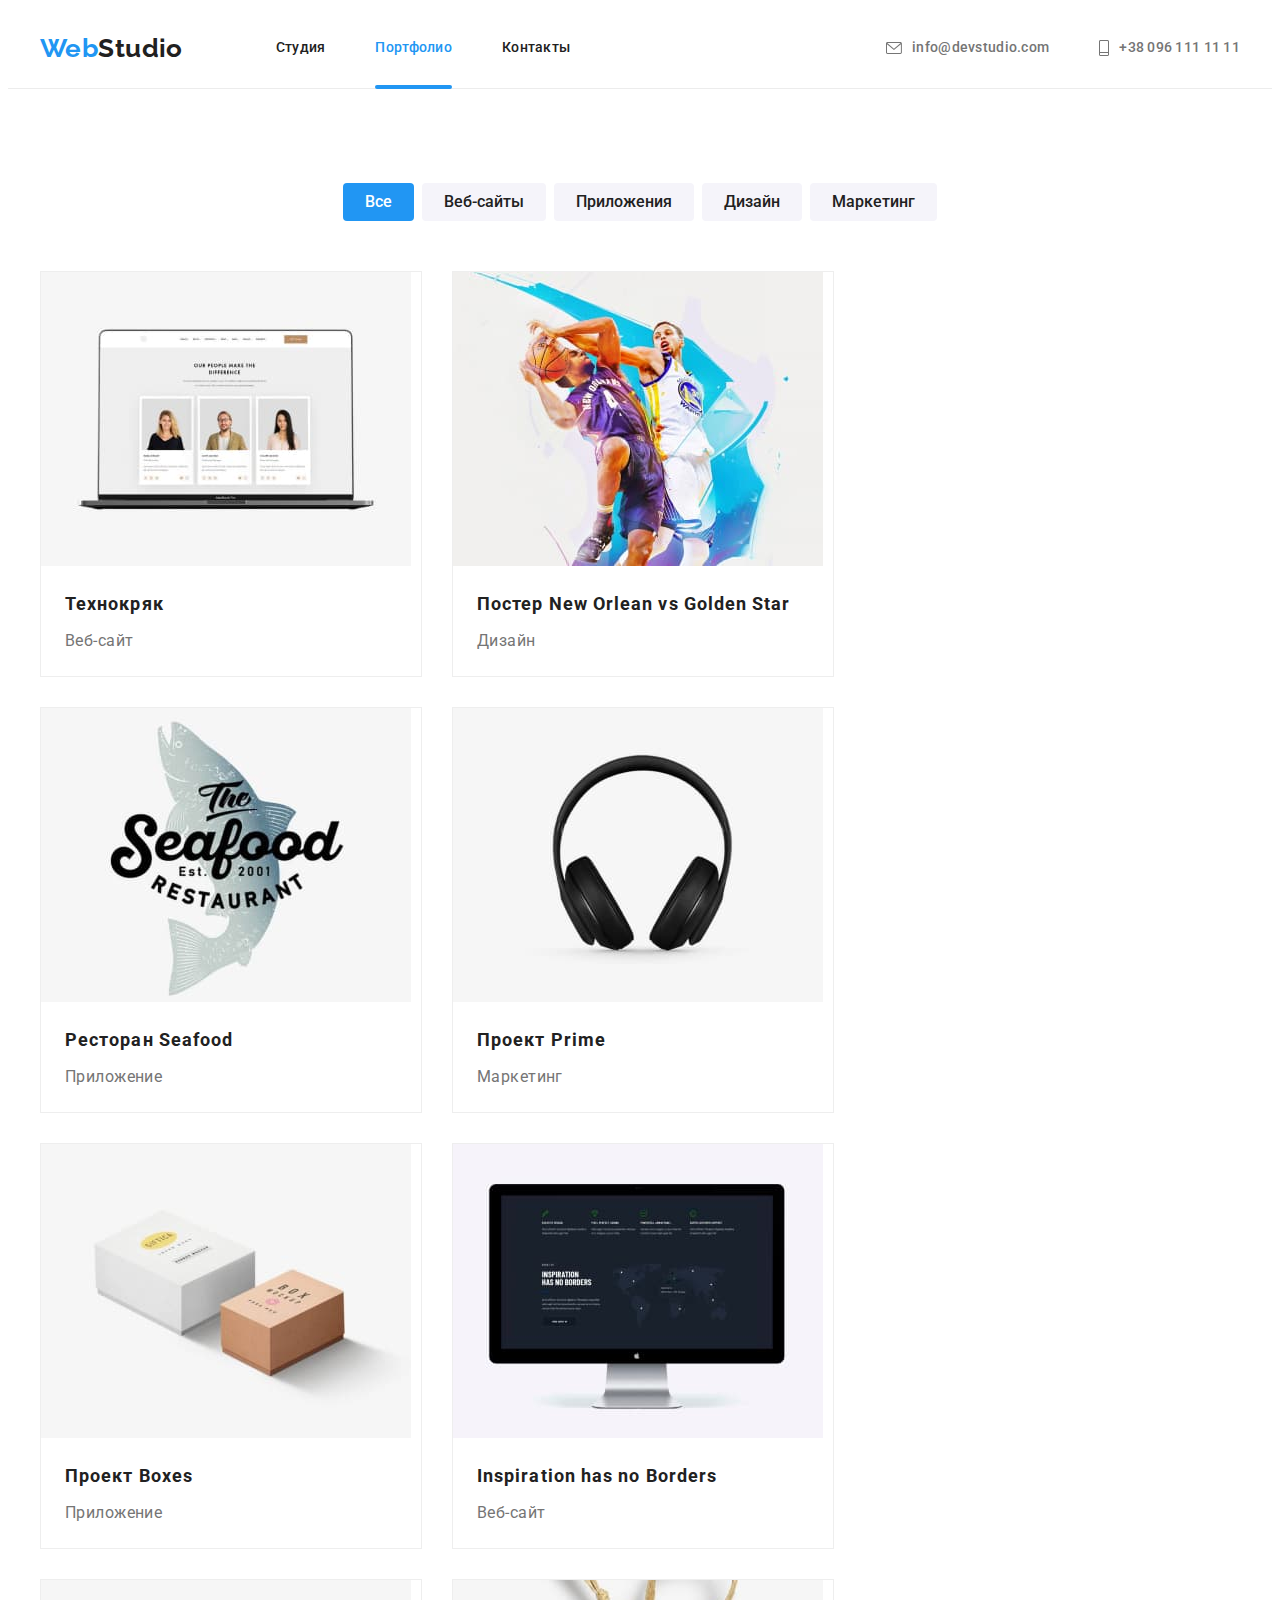
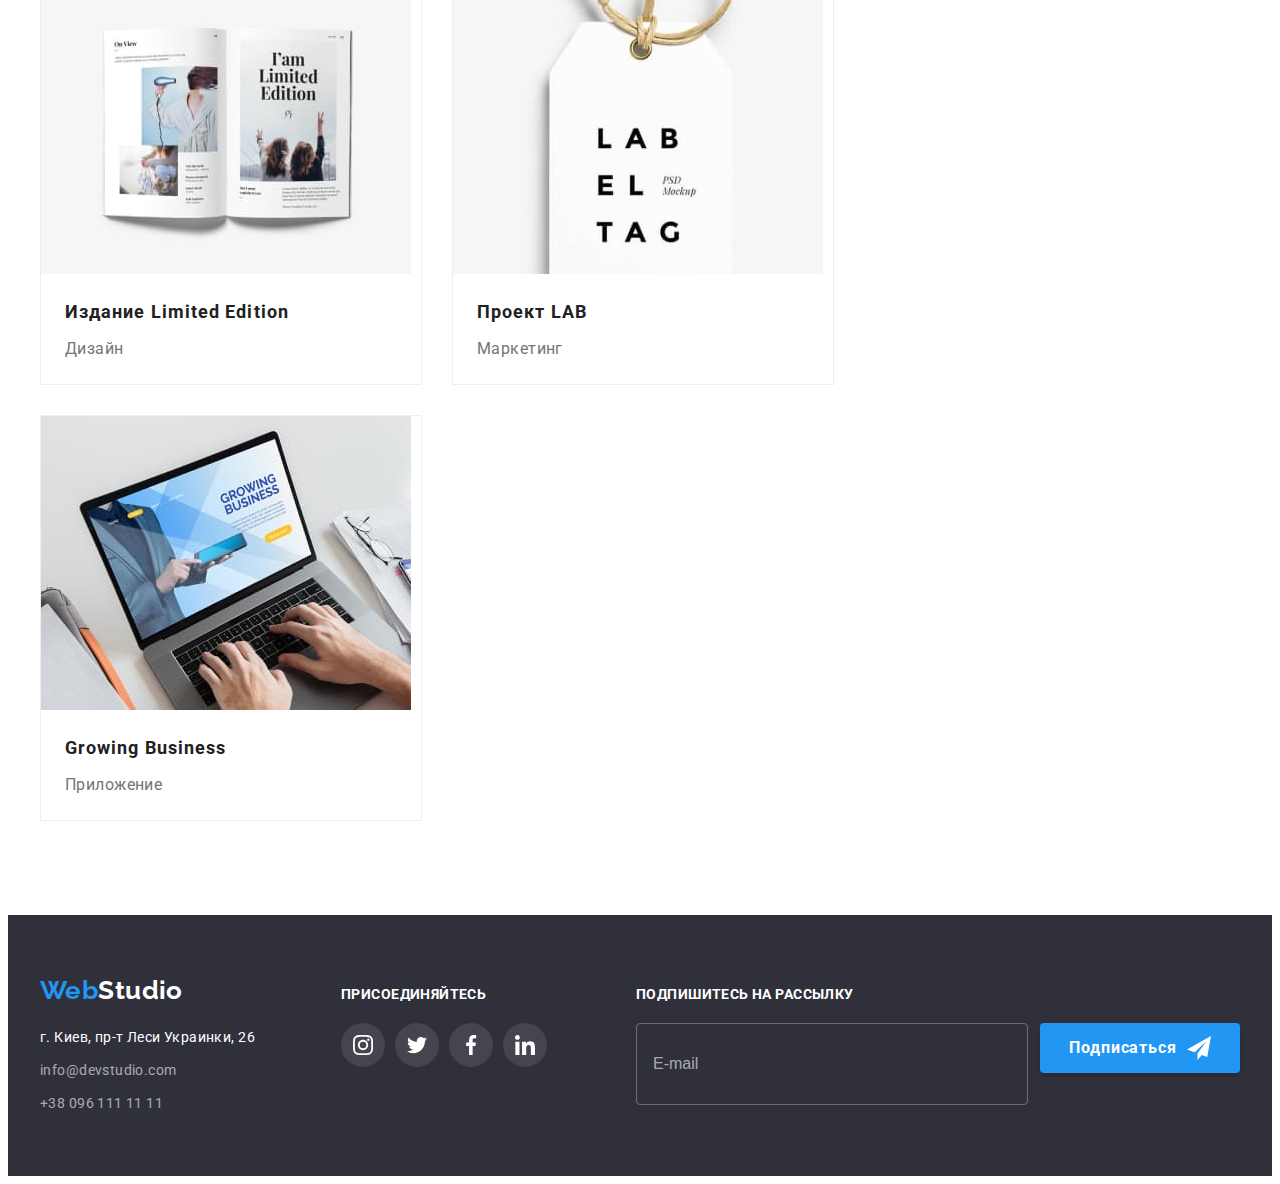
==== portfolio.html @ 67e11410 "Копирование дз7" ====
<!DOCTYPE html>
<html lang="ru">
  <head>
    <meta charset="UTF-8" />
    <meta http-equiv="X-UA-Compatible" content="IE=edge" />
    <meta name="viewport" content="width=device-width, initial-scale=1.0" />
    <title>goit-markup-hw-07 - Портфолио</title>
    <link rel="preconnect" href="https://fonts.googleapis.com" />
    <link rel="preconnect" href="https://fonts.gstatic.com" crossorigin />
    <link
      href="https://fonts.googleapis.com/css2?family=Raleway:wght@700&family=Roboto:wght@400;500;700;900&display=swap"
      rel="stylesheet"
    />
    <link
      rel="stylesheet"
      href="https://cdnjs.cloudflare.com/ajax/libs/modern-normalize/1.1.0/modern-normalize.min.css"
      integrity="sha512-wpPYUAdjBVSE4KJnH1VR1HeZfpl1ub8YT/NKx4PuQ5NmX2tKuGu6U/JRp5y+Y8XG2tV+wKQpNHVUX03MfMFn9Q=="
      crossorigin="anonymous"
      referrerpolicy="no-referrer"
    />
    <link rel="stylesheet" href="./css/main.min.css" />
  </head>
  <body>
    <!-- Шапка страницы -->
    <header class="header">
      <div class="container header__container">
        <!-- Логотип -->
        <a class="logo header__logo" href="./index.html"
          ><span class="logo--begin">Web</span>Studio</a
        >
        <!-- Навигация на другие страницы -->
        <nav class="navigation">
          <ul class="navigation__list">
            <li class="navigation__item">
              <a class="navigation__link" href="./index.html">Студия</a>
            </li>
            <li class="navigation__item">
              <a class="navigation__link navigation__link--active" href="./portfolio.html"
                >Портфолио</a
              >
            </li>
            <li class="navigation__item">
              <a class="navigation__link" href="">Контакты</a>
            </li>
          </ul>
        </nav>
        <!-- Контакты в шапке -->
        <ul class="header__list">
          <li class="header__item">
            <a class="header__link" href="mailto:info@devstudio.com" aria-label="Электронная почта">
              <svg class="header__icon" width="16" height="12">
                <use href="./images/icons.svg#icon-envelope"></use>
              </svg>
              info@devstudio.com</a
            >
          </li>
          <li class="header__item">
            <a class="header__link" href="tel:+380961111111" aria-label="Телефон">
              <svg class="header__icon" width="10" height="16">
                <use href="./images/icons.svg#icon-telefon"></use>
              </svg>
              +38 096 111 11 11</a
            >
          </li>
        </ul>
      </div>
    </header>
    <!-- Уникальный контент страницы -->
    <main>
      <!-- Главная секция -->
      <section class="section portfolio">
        <div class="container">
          <h1 class="title visually-hidden">Портфолио</h1>
          <!-- фильтр -->
          <ul class="portfolio__filtr">
            <li class="portfolio__item">
              <button class="portfolio__btn portfolio__btn--active" type="button">Все</button>
            </li>
            <li class="portfolio__item">
              <button class="portfolio__btn" type="button">Веб-сайты</button>
            </li>
            <li class="portfolio__item">
              <button class="portfolio__btn" type="button">Приложения</button>
            </li>
            <li class="portfolio__item">
              <button class="portfolio__btn" type="button">Дизайн</button>
            </li>
            <li class="portfolio__item">
              <button class="portfolio__btn" type="button">Маркетинг</button>
            </li>
          </ul>
          <ul class="project-list">
            <li class="project-list__item">
              <a href="" class="project-list__link">
                <div class="project-list__wrap">
                  <img
                    class="project-list__img"
                    src="./images/prtfl-01.jpg"
                    alt="Технокряк"
                    width="370"
                  />
                  <p class="project-list__wrap-text">
                    Ресурс предлагает комплексные предложения с разным уровнем функционала и
                    сервисов. Все это позволит посетителю получить исчерпывающие сведения о компании
                    или частном лице.
                  </p>
                </div>
                <div class="project-list__content">
                  <h2 class="project-list__title">Технокряк</h2>
                  <p class="project-list__text">Веб-сайт</p>
                </div></a
              >
            </li>
            <li class="project-list__item">
              <a href="" class="project-list__link">
                <div class="project-list__wrap">
                  <img
                    class="project-list__img"
                    src="./images/prtfl-02.jpg"
                    alt="Постер New Orlean vs Golden Star"
                    width="370"
                  />
                  <p class="project-list__wrap-text">
                    Ресурс предлагает комплексные предложения с разным уровнем функционала и
                    сервисов. Все это позволит посетителю получить исчерпывающие сведения о компании
                    или частном лице.
                  </p>
                </div>
                <div class="project-list__content">
                  <h2 class="project-list__title">
                    Постер <span lang="en">New Orlean vs Golden Star</span>
                  </h2>
                  <p class="project-list__text">Дизайн</p>
                </div></a
              >
            </li>
            <li class="project-list__item">
              <a href="" class="project-list__link">
                <div class="project-list__wrap">
                  <img
                    class="project-list__img"
                    src="./images/prtfl-03.jpg"
                    alt="Ресторан Seafood"
                    width="370"
                  />
                  <p class="project-list__wrap-text">
                    Ресурс предлагает комплексные предложения с разным уровнем функционала и
                    сервисов. Все это позволит посетителю получить исчерпывающие сведения о компании
                    или частном лице.
                  </p>
                </div>
                <div class="project-list__content">
                  <h2 class="project-list__title">Ресторан <span lang="en">Seafood</span></h2>
                  <p class="project-list__text">Приложение</p>
                </div></a
              >
            </li>
            <li class="project-list__item">
              <a href="" class="project-list__link">
                <div class="project-list__wrap">
                  <img
                    class="project-list__img"
                    src="./images/prtfl-04.jpg"
                    alt="Проект Prime"
                    width="370"
                  />
                  <p class="project-list__wrap-text">
                    Ресурс предлагает комплексные предложения с разным уровнем функционала и
                    сервисов. Все это позволит посетителю получить исчерпывающие сведения о компании
                    или частном лице.
                  </p>
                </div>
                <div class="project-list__content">
                  <h2 class="project-list__title">Проект <span lang="en">Prime</span></h2>
                  <p class="project-list__text">Маркетинг</p>
                </div></a
              >
            </li>
            <li class="project-list__item">
              <a href="" class="project-list__link">
                <div class="project-list__wrap">
                  <img
                    class="project-list__img"
                    src="./images/prtfl-05.jpg"
                    alt="Проект Boxes"
                    width="370"
                  />
                  <p class="project-list__wrap-text">
                    Ресурс предлагает комплексные предложения с разным уровнем функционала и
                    сервисов. Все это позволит посетителю получить исчерпывающие сведения о компании
                    или частном лице.
                  </p>
                </div>
                <div class="project-list__content">
                  <h2 class="project-list__title">Проект <span lang="en">Boxes</span></h2>
                  <p class="project-list__text">Приложение</p>
                </div></a
              >
            </li>
            <li class="project-list__item">
              <a href="" class="project-list__link">
                <div class="project-list__wrap">
                  <img
                    class="project-list__img"
                    src="./images/prtfl-06.jpg"
                    alt="Inspiration has no Borders"
                    width="370"
                  />
                  <p class="project-list__wrap-text">
                    Ресурс предлагает комплексные предложения с разным уровнем функционала и
                    сервисов. Все это позволит посетителю получить исчерпывающие сведения о компании
                    или частном лице.
                  </p>
                </div>
                <div class="project-list__content">
                  <h2 class="project-list__title" lang="en">Inspiration has no Borders</h2>
                  <p class="project-list__text">Веб-сайт</p>
                </div></a
              >
            </li>
            <li class="project-list__item">
              <a href="" class="project-list__link">
                <div class="project-list__wrap">
                  <img
                    class="project-list__img"
                    src="./images/prtfl-07.jpg"
                    alt="Издание Limited Edition"
                    width="370"
                  />
                  <p class="project-list__wrap-text">
                    Ресурс предлагает комплексные предложения с разным уровнем функционала и
                    сервисов. Все это позволит посетителю получить исчерпывающие сведения о компании
                    или частном лице.
                  </p>
                </div>
                <div class="project-list__content">
                  <h2 class="project-list__title">
                    Издание <span lang="en">Limited Edition</span>
                  </h2>
                  <p class="project-list__text">Дизайн</p>
                </div></a
              >
            </li>
            <li class="project-list__item">
              <a href="" class="project-list__link">
                <div class="project-list__wrap">
                  <img
                    class="project-list__img"
                    src="./images/prtfl-08.jpg"
                    alt="Проект LAB"
                    width="370"
                  />
                  <p class="project-list__wrap-text">
                    Ресурс предлагает комплексные предложения с разным уровнем функционала и
                    сервисов. Все это позволит посетителю получить исчерпывающие сведения о компании
                    или частном лице.
                  </p>
                </div>
                <div class="project-list__content">
                  <h2 class="project-list__title">Проект <span lang="en">LAB</span></h2>
                  <p class="project-list__text">Маркетинг</p>
                </div></a
              >
            </li>
            <li class="project-list__item">
              <a href="" class="project-list__link">
                <div class="project-list__wrap">
                  <img
                    class="project-list__img"
                    src="./images/prtfl-09.jpg"
                    alt="Growing Business"
                    width="370"
                  />
                  <p class="project-list__wrap-text">
                    Ресурс предлагает комплексные предложения с разным уровнем функционала и
                    сервисов. Все это позволит посетителю получить исчерпывающие сведения о компании
                    или частном лице.
                  </p>
                </div>
                <div class="project-list__content">
                  <h2 class="project-list__title" lang="en">Growing Business</h2>
                  <p class="project-list__text">Приложение</p>
                </div></a
              >
            </li>
          </ul>
        </div>
      </section>
    </main>
    <!-- Подвал страницы -->
    <footer class="footer">
      <div class="container footer__container">
        <div class="footer__info">
          <!-- Логотип -->
          <a class="logo footer__logo" href="./index.html"
            ><span class="logo--begin">Web</span>Studio</a
          >
          <!-- Контактная информация -->
          <address class="address">
            <ul class="address__list">
              <li class="address__item">
                <a
                  class="address__link address__link--address"
                  href="https://goo.gl/maps/RLv24xydMvbmv4YP6"
                  target="_blank"
                  rel="noreferrer noopener nofollow"
                  >г. Киев, пр-т Леси Украинки, 26</a
                >
              </li>
              <li class="address__item">
                <a class="address__link" href="mailto:info@devstudio.com">info@devstudio.com</a>
              </li>
              <li class="address__item">
                <a class="address__link" href="tel:+380961111111">+38 096 111 11 11</a>
              </li>
            </ul>
          </address>
        </div>
        <div class="footer__social">
          <p class="footer__title">Присоединяйтесь</p>
          <ul class="social-list">
            <li class="social-list__item">
              <a class="social-list__link" href="https://www.instagram.com/" aria-label="Инстаграм">
                <svg class="social-list__icon" width="20" height="20">
                  <use href="./images/icons.svg#icon-instagram"></use>
                </svg>
              </a>
            </li>
            <li class="social-list__item">
              <a class="social-list__link" href="https://twitter.com/" aria-label="Твиттер">
                <svg class="social-list__icon" width="20" height="20">
                  <use href="./images/icons.svg#icon-twitter"></use>
                </svg>
              </a>
            </li>
            <li class="social-list__item">
              <a class="social-list__link" href="https://www.facebook.com/" aria-label="Фейсбук">
                <svg class="social-list__icon" width="20" height="20">
                  <use href="./images/icons.svg#icon-facebook"></use>
                </svg>
              </a>
            </li>
            <li class="social-list__item">
              <a class="social-list__link" href="https://ru.linkedin.com/" aria-label="Линкедин">
                <svg class="social-list__icon" width="20" height="20">
                  <use href="./images/icons.svg#icon-linkedin"></use>
                </svg>
              </a>
            </li>
          </ul>
        </div>
        <form class="newsletter footer__newsletter">
          <p class="newsletter__title">Подпишитесь на рассылку</p>
          <div class="newsletter__wrap">
            <input
              class="newsletter__input"
              type="email"
              name="newsletter-email"
              placeholder="E-mail"
              required
            />
            <button class="btn newsletter__btn" type="submit" aria-label="Кнопка подписаться">
              Подписаться
              <svg class="newsletter__icon" width="24" height="24">
                <use href="./images/icons.svg#icon-send"></use>
              </svg>
            </button>
          </div>
        </form>
      </div>
    </footer>
  </body>
</html>
---- css/main.min.css ----
.navigation__list,.address__list,.social-list,.card-list,.project-list,.header__list,.advantage__list,.gallery__list,.client__list,.portfolio__filtr{list-style:none}.logo,.navigation__link,.address__link,.project-list__link,.header__link{text-decoration:none}.card-list__img,.project-list__img,.gallery__img{display:block;max-width:100%;height:auto}.newsletter__title,.footer__title,.advantage__title,.gallery__text{font-weight:700;line-height:1.14;letter-spacing:0.03em;text-transform:uppercase}.navigation__list,.header__list{display:flex;font-weight:500;line-height:1.14;letter-spacing:0.02em}.navigation__link,.header__link{display:block;padding-top:32px;padding-bottom:32px}h1,h2,h3,h4,h5,h6,p{margin:0}ul{margin:0;padding:0}body{font-family:Roboto,sans-serif;font-size:14px;line-height:1.71;letter-spacing:0.03em;color:#757575;background-color:#fff}.visually-hidden{position:absolute;white-space:nowrap;width:1px;height:1px;overflow:hidden;border:0;padding:0;clip:rect(0 0 0 0);clip-path:inset(50%);margin:-1px}.container{width:1200px;padding-left:15px;padding-right:15px;margin-left:auto;margin-right:auto}.section{padding-top:94px;padding-bottom:94px}.logo{font-family:Raleway,sans-serif;font-weight:700;font-size:26px;line-height:1.19}.logo--begin{color:#2196f3}.navigation__item:not(:first-child){margin-left:50px}.navigation__link{position:relative;color:#212121;transition:color 250ms cubic-bezier(0.4, 0, 0.2, 1)}.navigation__link:hover,.navigation__link:focus{color:#2196f3}.navigation__link--active{color:#2196f3}.navigation__link--active::after{content:'';position:absolute;left:0;bottom:-1px;width:100%;height:4px;border-radius:2px;background-color:#2196f3}.title{font-size:36px;line-height:1.17;text-align:center;color:#212121}.address{width:231px;font-style:inherit}.address__item:not(:first-child){margin-top:9px}.address__link{color:rgba(255,255,255,0.6);transition:color 250ms cubic-bezier(0.4, 0, 0.2, 1)}.address__link--address{color:inherit}.address__link:hover,.address__link:focus{color:#2196f3}.social-list{display:flex;justify-content:center}.social-list__item:not(:first-child){margin-left:10px}.social-list__icon{--color3: currentColor}.social-list__link{display:flex;width:44px;height:44px;justify-content:center;align-items:center;border-radius:50%}.newsletter__title{margin-bottom:20px}.newsletter__wrap{display:flex}.newsletter__input{width:358px;height:50px;padding-top:15px;padding-bottom:15px;padding-left:16px;padding-right:16px;font-size:16px;line-height:1.25;color:inherit;background-color:transparent;border:1px solid rgba(255,255,255,0.3);border-radius:4px;transition:border 250ms cubic-bezier(0.4, 0, 0.2, 1)}.newsletter__input::placeholder{color:rgba(255,255,255,0.6)}.newsletter__input:hover,.newsletter__input:focus{border:1px solid #2196f3}.newsletter__btn{margin-left:12px}.newsletter__icon{--color1: currentColor;margin-left:10px}.btn{display:flex;width:200px;height:50px;justify-content:center;align-items:center;font-family:inherit;font-weight:700;font-size:16px;line-height:1.88;letter-spacing:0.06em;color:#fff;background-color:#2196f3;box-shadow:0px 4px 4px rgba(0,0,0,0.15);border:none;border-radius:4px;cursor:pointer;transition:background-color 250ms cubic-bezier(0.4, 0, 0.2, 1)}.btn:hover,.btn:focus{background-color:#188ce8}.card-list{display:flex;margin-left:-30px}.card-list__item{margin-left:30px;box-shadow:0px 1px 3px rgba(0,0,0,0.12),0px 1px 1px rgba(0,0,0,0.14),0px 2px 1px rgba(0,0,0,0.2);border-radius:0px 0px 4px 4px;background-color:#fff}.card-list__title{font-size:inherit;margin-bottom:10px;font-weight:500;color:#212121}.card-list__content{padding-top:30px;padding-bottom:30px;padding-left:32px;padding-right:32px}.card-list__text{margin-bottom:16px}.backdrop{position:fixed;top:0;left:0;width:100vw;height:100vh;background-color:rgba(0,0,0,0.2);opacity:1;visibility:visible;transition:opacity 500ms cubic-bezier(0.4, 0, 0.2, 1),visibility 500ms cubic-bezier(0.4, 0, 0.2, 1)}.backdrop.is-hidden{visibility:hidden;opacity:0;pointer-events:none}.modal{position:absolute;left:50%;top:50%;padding:40px;width:528px;height:581px;background-color:#fff;box-shadow:0px 1px 3px rgba(0,0,0,0.12),0px 1px 1px rgba(0,0,0,0.14),0px 2px 1px rgba(0,0,0,0.2);border-radius:4px;transform:translate(-50%, -50%) scale(1);transition:transform 250ms cubic-bezier(0.4, 0, 0.2, 1)}.backdrop.is-hidden .modal{transform:translate(-50%, -50%) scale(1.1)}.modal__title{margin-bottom:12px;font-weight:700;font-size:20px;line-height:1.15;text-align:center;color:#212121}.modal__close-btn{position:absolute;top:8px;right:8px;display:flex;justify-content:center;align-items:center;width:30px;height:30px;color:#000000;background-color:#fff;border:1px solid rgba(0,0,0,0.1);border-radius:50%;cursor:pointer}.modal__close-btn:hover,.modal__close-btn:focus{color:#2196f3;transition:color 250ms cubic-bezier(0.4, 0, 0.2, 1)}.modal__icon-close{fill:currentColor}.order__label{display:block;margin-bottom:4px;font-size:12px;line-height:1.17;letter-spacing:0.01em}.order__wrap{position:relative;margin-bottom:10px;color:#212121}.order__input{width:100%;height:40px;padding-left:40px;padding-right:12px;border:1px solid rgba(33,33,33,0.2);border-radius:4px;transition:border-color 250ms cubic-bezier(0.4, 0, 0.2, 1)}.order__input:hover,.order__input:focus{border-color:#2196f3}.order__icon{position:absolute;top:50%;left:12px;transform:translateY(-50%);fill:currentColor;transition:color 250ms cubic-bezier(0.4, 0, 0.2, 1)}.order__input:hover+.order__icon,.order__input:focus+.order__icon{color:#2196f3}.order__textarea{display:block;height:120px;margin-bottom:20px;padding-top:12px;padding-bottom:12px;padding-left:16px;padding-right:16px;resize:none}.order__textarea::placeholder{font-size:14px;line-height:1.14;letter-spacing:0.01em;color:rgba(117,117,117,0.5)}.order__btn{margin-left:auto;margin-right:auto}.agreement{position:relative;display:block;margin-bottom:30px}.agreement__icon,.agreement__check{position:absolute;top:50%;left:12px;transform:translateY(-50%)}.agreement__icon{width:16px;height:15px;border:2px solid #212121;border-radius:2px;z-index:2;transition:border-color 250ms cubic-bezier(0.4, 0, 0.2, 1)}.agreement__input:checked+.agreement__icon{border-color:#2196f3}.agreement__input:checked:focus+.agreement__icon,.agreement:hover .agreement__input:checked+.agreement__icon{outline:1px dotted #212121}.agreement__input:not(:checked):focus+.agreement__icon,.agreement:hover .agreement__input:not(:checked)+.agreement__icon{outline:1px solid #2196f3}.agreement__check{--color1: currentColor;opacity:0;transition:opacity 250ms cubic-bezier(0.4, 0, 0.2, 1),color 250ms cubic-bezier(0.4, 0, 0.2, 1)}.agreement__input:checked ~ .agreement__check{opacity:1;color:#2196f3}.agreement__text{display:block;margin-left:40px}.agreement__link{color:#2196f3}.project-list{display:flex;flex-wrap:wrap;margin-top:-30px;margin-left:-30px}.project-list__item{flex-basis:calc(100% / 3 - 30px);margin-left:30px;margin-top:30px;border:1px solid #eeeeee;box-shadow:none;transition:box-shadow 250ms cubic-bezier(0.4, 0, 0.2, 1)}.project-list__item:hover,.project-list__item:focus-within{box-shadow:0px 1px 1px rgba(0,0,0,0.12),0px 4px 4px rgba(0,0,0,0.06),1px 4px 6px rgba(0,0,0,0.16)}.project-list__link{display:block}.project-list__wrap{position:relative;overflow:hidden}.project-list__wrap-text{position:absolute;left:0;top:0;transform:translateY(calc(100% + 1px));display:flex;justify-content:center;align-items:center;width:100%;height:calc(100% + 1px);padding:24px;font-size:18px;line-height:1.56;color:#fff;background-color:rgba(33,150,243,0.9);transition:transform 250ms cubic-bezier(0.4, 0, 0.2, 1)}.project-list__item:hover .project-list__wrap-text,.project-list__item:focus-within .project-list__wrap-text{transform:translateY(0)}.project-list__content{padding-top:20px;padding-bottom:20px;padding-left:24px;padding-right:24px}.project-list__title{margin-bottom:4px;font-weight:700;font-size:18px;line-height:2;letter-spacing:0.06em;color:#212121}.project-list__text{font-size:16px;line-height:1.88;color:#757575}.header{border-bottom:1px solid #ececec}.header__container{display:flex;align-items:center}.header__logo{padding-top:24px;padding-bottom:24px;margin-right:93px;color:#212121}.header__list{margin-left:auto}.header__item:not(:first-child){margin-left:50px}.header__link{display:flex;align-items:center;color:#757575;transition:color 250ms cubic-bezier(0.4, 0, 0.2, 1)}.header__link:hover,.header__link:focus{color:#2196f3}.header__icon{margin-right:10px;--color4: currentColor}.footer{padding-top:60px;padding-bottom:60px;color:#fff;background-color:#2f303a}.footer__container{display:flex;align-items:baseline}.footer__logo{display:inline-block;margin-bottom:20px;color:inherit}.footer__social{margin-left:70px}.footer__title{margin-bottom:20px}.footer .social-list__link{color:inherit;background-color:rgba(255,255,255,0.1);transition:background-color 250ms cubic-bezier(0.4, 0, 0.2, 1)}.footer .social-list__link:hover,.footer .social-list__link:focus{background-color:#2196f3;border-radius:50%}.footer__newsletter{margin-left:auto}.hero{max-width:1600px;margin-left:auto;margin-right:auto;padding-top:200px;padding-bottom:200px;background-color:#c4c4c4;background-image:linear-gradient(rgba(47,48,58,0.4), rgba(47,48,58,0.4)),url(../images/hero.jpg);background-repeat:no-repeat;background-position:center;background-size:cover;text-align:center}.hero__title{width:696px;margin-left:auto;margin-right:auto;margin-bottom:30px;font-weight:900;font-size:44px;line-height:1.36;letter-spacing:0.06em;text-transform:uppercase;color:#fff}.hero__btn{margin-left:auto;margin-right:auto}.advantage__list{display:flex;margin-left:-30px}.advantage__item{flex-basis:calc(100% / 4 - 30px);margin-left:30px}.advantage__title{margin-bottom:10px;font-size:inherit;color:#212121}.advantage__icon--bg{display:flex;height:120px;margin-bottom:30px;align-items:center;justify-content:center;background-color:#f5f4fa;border-radius:4px}.gallery{padding-top:0}.gallery__title{margin-bottom:50px}.gallery__list{display:flex}.gallery__item{position:relative}.gallery__item:not(:first-child){margin-left:30px}.gallery__text{position:absolute;left:0;bottom:0;display:flex;justify-content:center;align-items:center;width:100%;height:70px;color:#fff;background-color:rgba(47,48,58,0.8)}.team{font-size:16px;line-height:1.19;text-align:center;background-color:#f5f4fa}.team__title{margin-bottom:50px}.team .social-list__link{color:#afb1b8;transition:background-color 250ms cubic-bezier(0.4, 0, 0.2, 1),color 250ms cubic-bezier(0.4, 0, 0.2, 1)}.team .social-list__link:hover,.team .social-list__link:focus{color:#fff;background-color:#2196f3;border-radius:50%}.client__title{margin-bottom:50px}.client__list{display:flex;margin-left:-30px;justify-content:center}.client__item{flex-basis:calc(100% / 6 - 30px);margin-left:30px;color:#afb1b8;border:1px solid #afb1b8;border-radius:4px;transition:border 250ms cubic-bezier(0.4, 0, 0.2, 1),color 250ms cubic-bezier(0.4, 0, 0.2, 1)}.client__item:hover,.client__item:focus-within{color:#2196f3;border:1px solid #2196f3;border-radius:4px}.client__link{display:flex;height:92px;align-items:center;justify-content:center;color:inherit}.client__icon{--color3: currentColor}.portfolio__filtr{display:flex;justify-content:center;margin-bottom:50px}.portfolio__item:not(:first-child){margin-left:8px}.portfolio__btn{padding-top:6px;padding-bottom:6px;padding-left:22px;padding-right:22px;font-family:inherit;font-weight:500;font-size:16px;line-height:1.63;text-align:center;color:#212121;background-color:#f5f4fa;border:none;border-radius:4px;cursor:pointer;transition:color 250ms cubic-bezier(0.4, 0, 0.2, 1),background-color 250ms cubic-bezier(0.4, 0, 0.2, 1),box-shadow 250ms cubic-bezier(0.4, 0, 0.2, 1)}.portfolio__btn--active{color:#fff;background-color:#2196f3}.portfolio__btn:hover,.portfolio__btn:focus{color:#fff;background-color:#2196f3;box-shadow:0px 3px 1px rgba(0,0,0,0.1),0px 1px 2px rgba(0,0,0,0.08),0px 2px 2px rgba(0,0,0,0.12);border-radius:4px}
/*# sourceMappingURL=main.min.css.map */
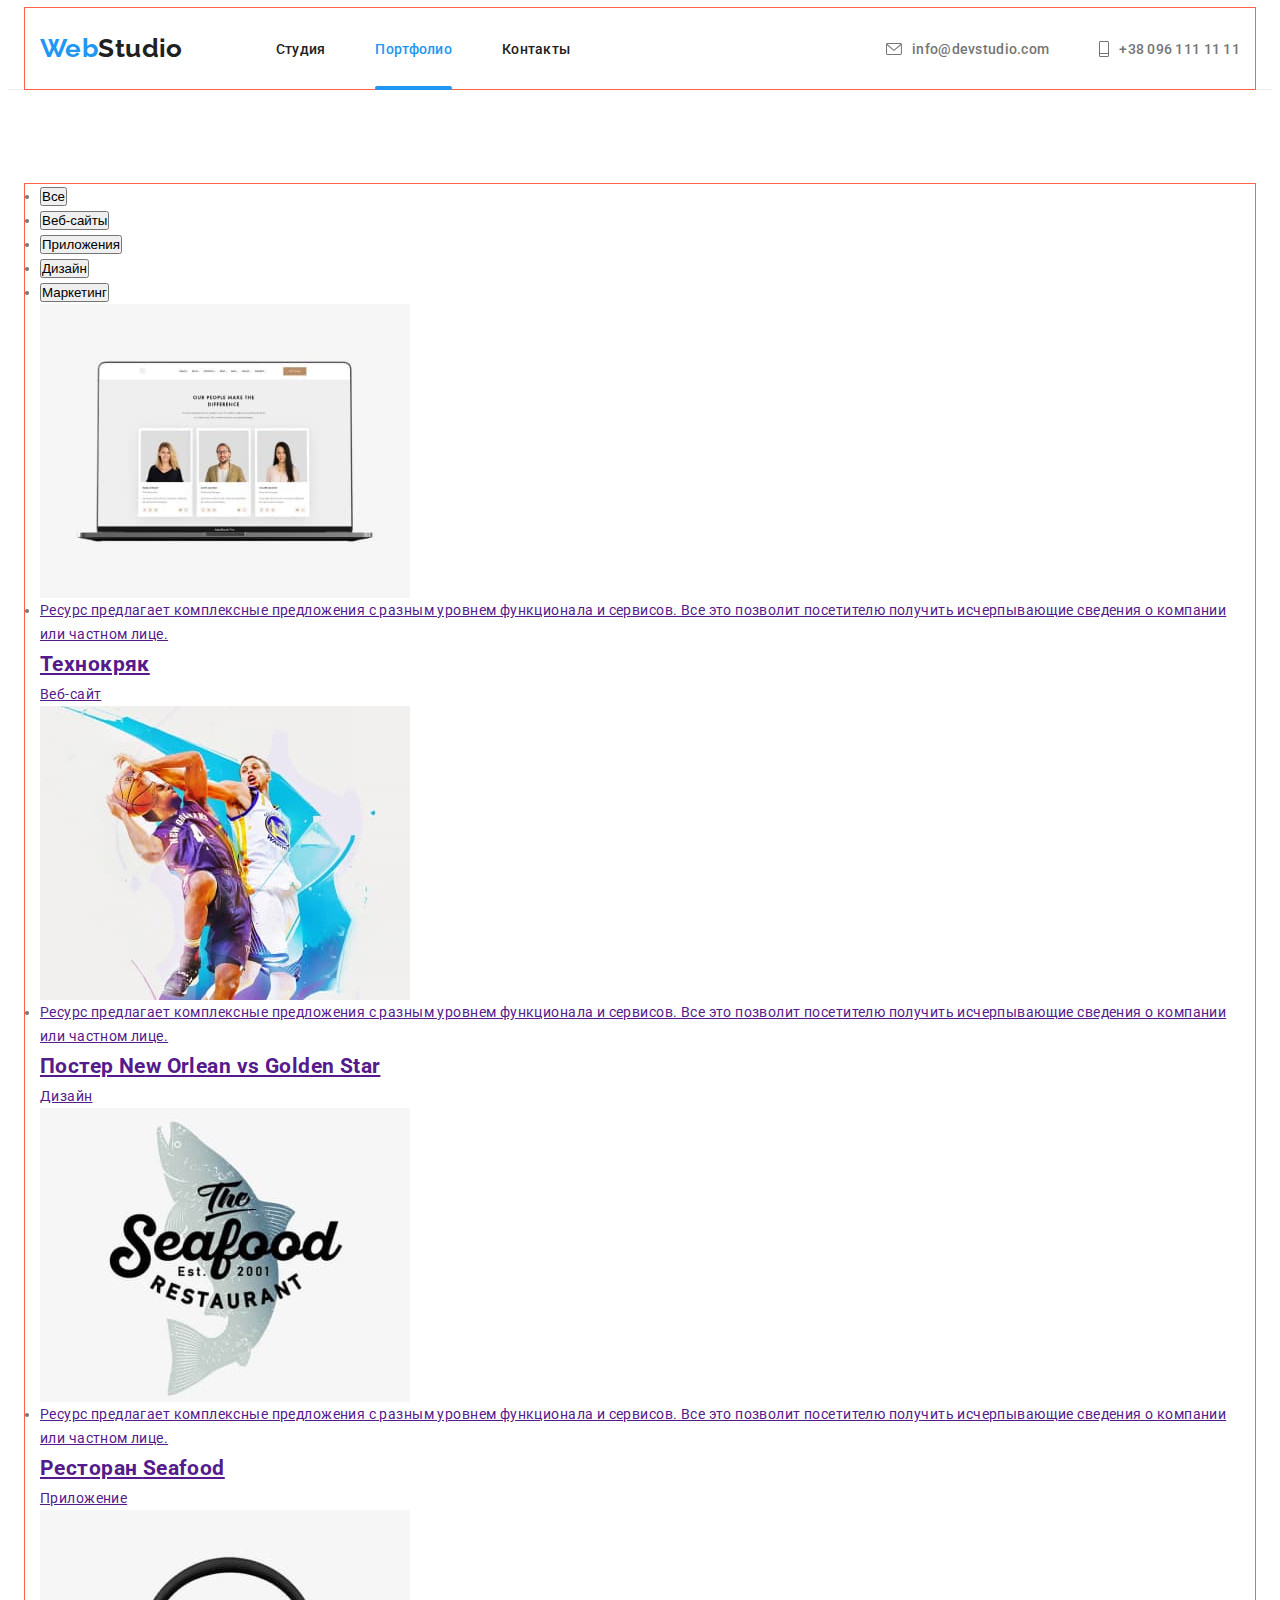
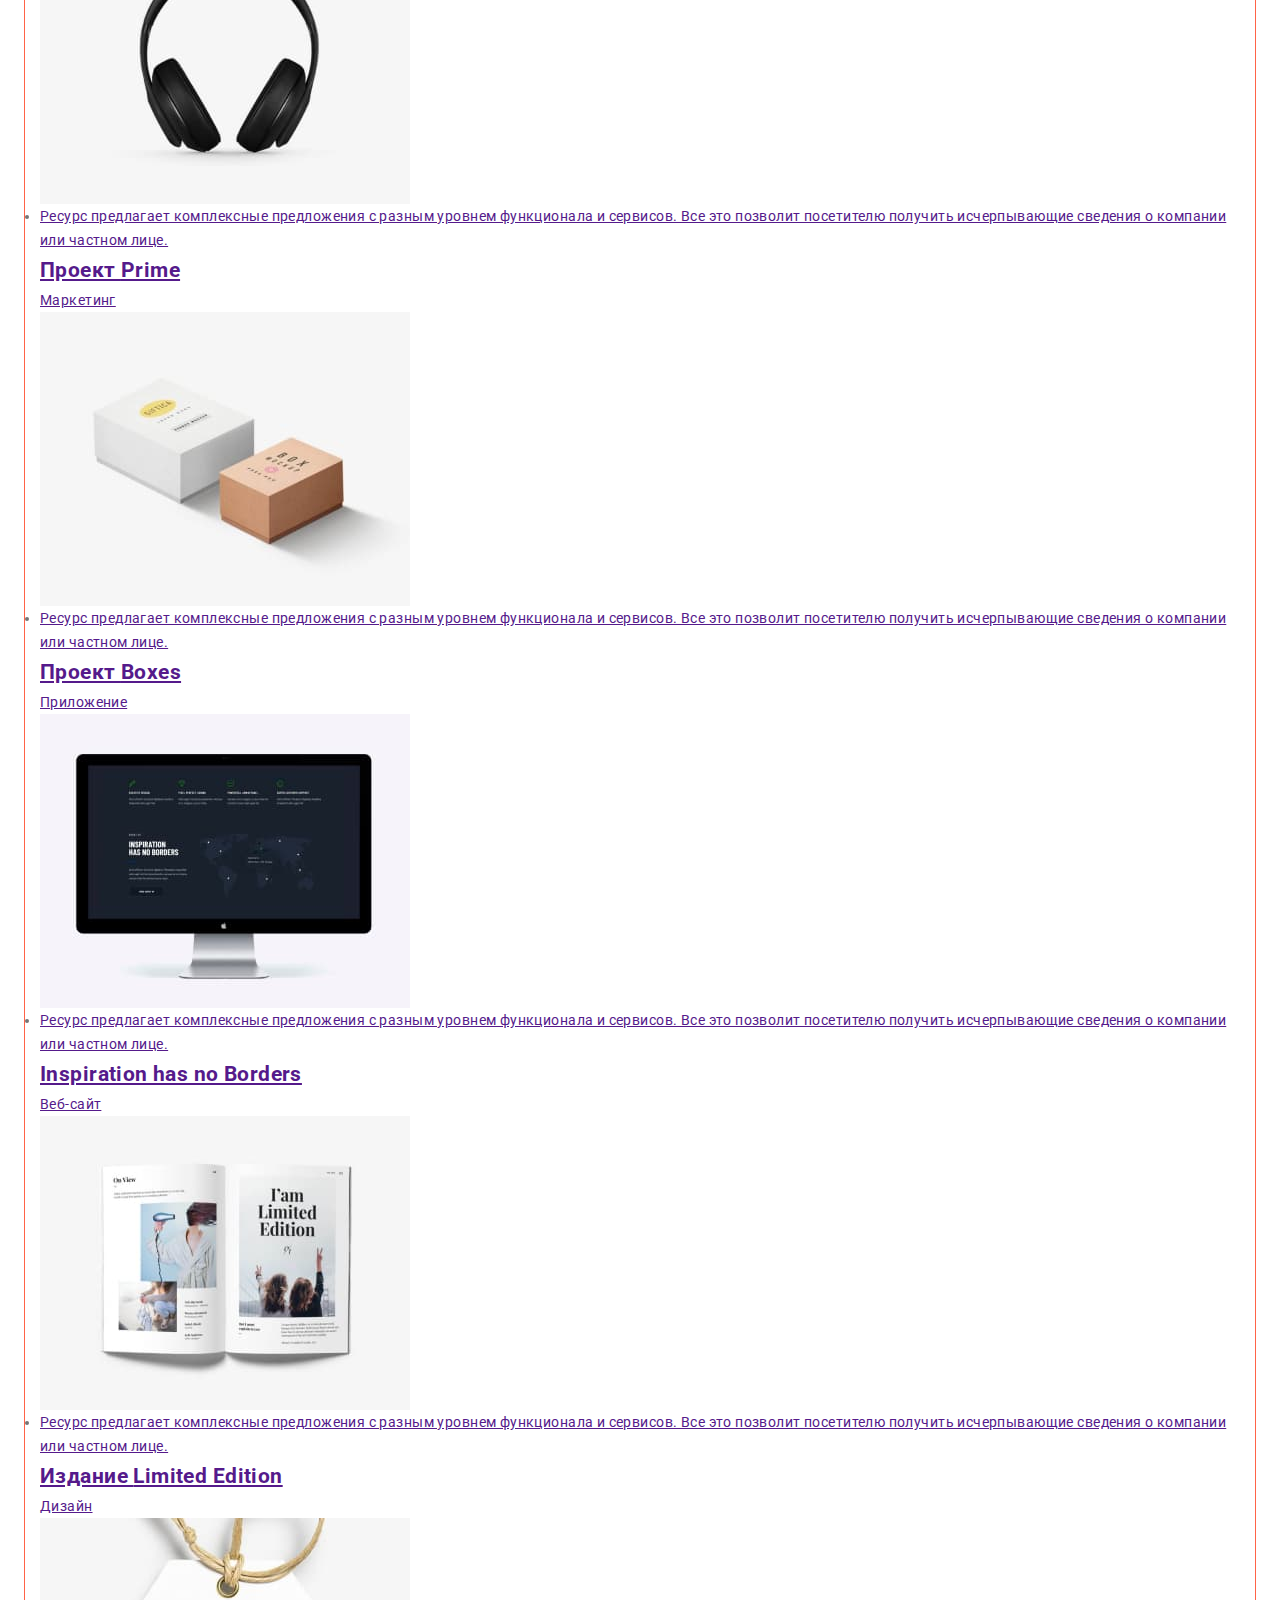
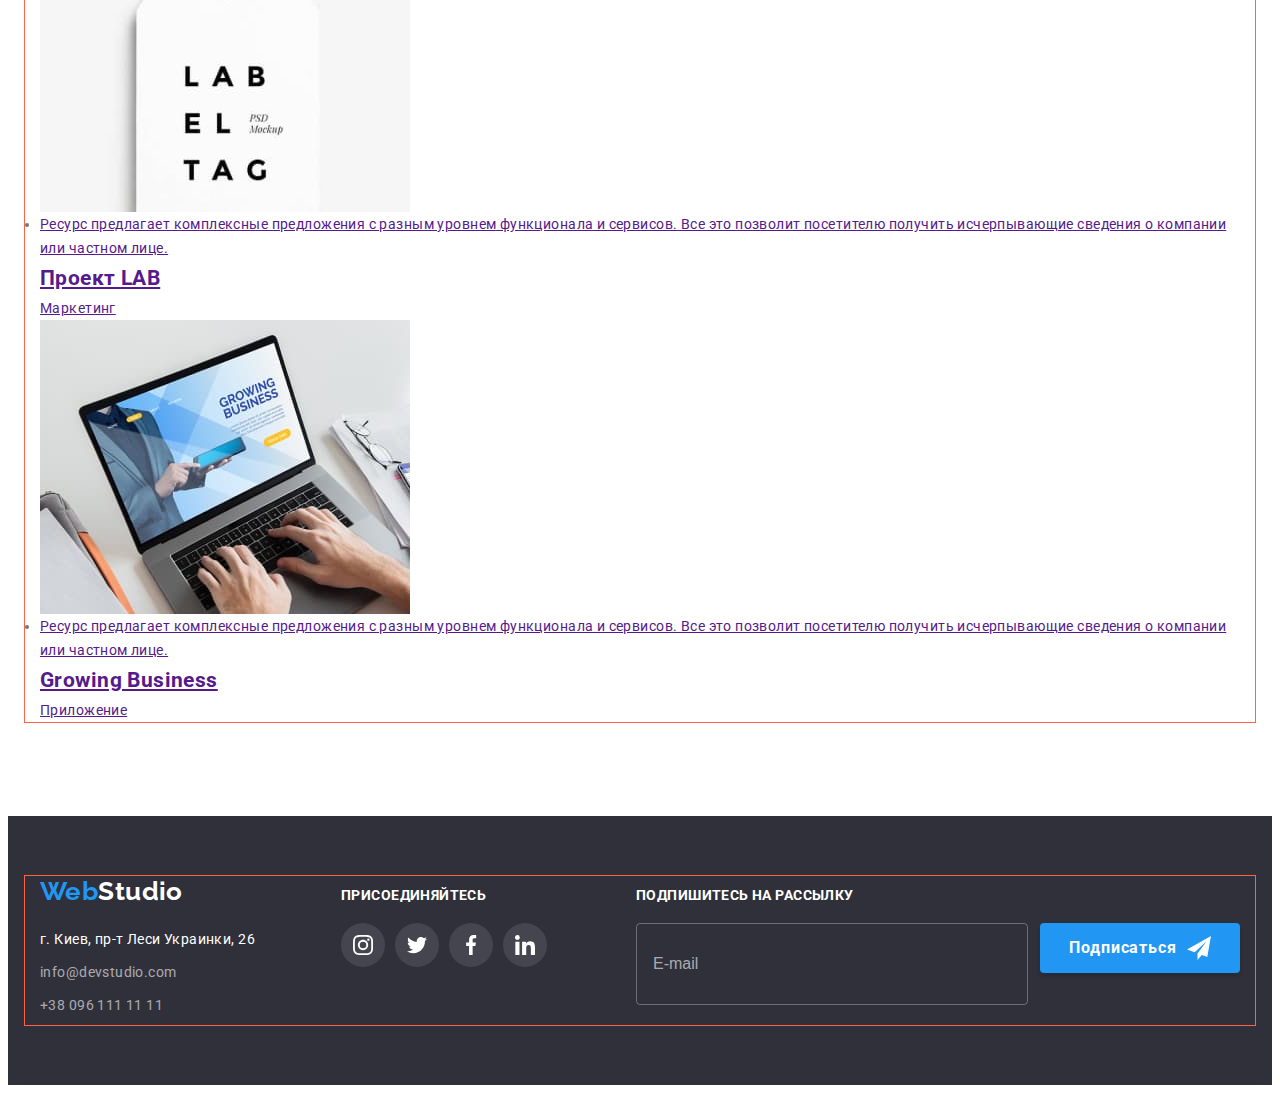
==== commit c9039292: "сделанный index" ====
--- a/portfolio.html
+++ b/portfolio.html
@@ -4,7 +4,7 @@
     <meta charset="UTF-8" />
     <meta http-equiv="X-UA-Compatible" content="IE=edge" />
     <meta name="viewport" content="width=device-width, initial-scale=1.0" />
-    <title>goit-markup-hw-07 - Портфолио</title>
+    <title>goit-markup-hw-08 - Портфолио</title>
     <link rel="preconnect" href="https://fonts.googleapis.com" />
     <link rel="preconnect" href="https://fonts.gstatic.com" crossorigin />
     <link
@@ -28,41 +28,99 @@
         <a class="logo header__logo" href="./index.html"
           ><span class="logo--begin">Web</span>Studio</a
         >
-        <!-- Навигация на другие страницы -->
-        <nav class="navigation">
-          <ul class="navigation__list">
-            <li class="navigation__item">
-              <a class="navigation__link" href="./index.html">Студия</a>
-            </li>
-            <li class="navigation__item">
-              <a class="navigation__link navigation__link--active" href="./portfolio.html"
-                >Портфолио</a
-              >
-            </li>
-            <li class="navigation__item">
-              <a class="navigation__link" href="">Контакты</a>
-            </li>
-          </ul>
-        </nav>
-        <!-- Контакты в шапке -->
-        <ul class="header__list">
-          <li class="header__item">
-            <a class="header__link" href="mailto:info@devstudio.com" aria-label="Электронная почта">
-              <svg class="header__icon" width="16" height="12">
-                <use href="./images/icons.svg#icon-envelope"></use>
-              </svg>
-              info@devstudio.com</a
-            >
-          </li>
-          <li class="header__item">
-            <a class="header__link" href="tel:+380961111111" aria-label="Телефон">
-              <svg class="header__icon" width="10" height="16">
-                <use href="./images/icons.svg#icon-telefon"></use>
-              </svg>
-              +38 096 111 11 11</a
-            >
-          </li>
-        </ul>
+        <button
+          class="header__btn-menu"
+          type="button"
+          aria-label="Переключатель мобильного меню"
+          aria-expanded="false"
+          aria-controls="menu-container"
+          data-menu-button
+        >
+          <svg class="header__icon-btn" width="40" height="40">
+            <use class="header__icon-btn--close" href="./images/icons.svg#icon-close_40px"></use>
+            <use class="header__icon-btn--menu" href="./images/icons.svg#icon-menu_40px"></use>
+          </svg>
+        </button>
+        <div class="header__menu" id="menu-container" data-menu>
+          <!-- Навигация на другие страницы -->
+          <nav class="navigation">
+            <ul class="navigation__list">
+              <li class="navigation__item">
+                <a class="navigation__link" href="./index.html">Студия</a>
+              </li>
+              <li class="navigation__item">
+                <a class="navigation__link navigation__link--active" href="./portfolio.html"
+                  >Портфолио</a
+                >
+              </li>
+              <li class="navigation__item">
+                <a class="navigation__link" href="#address">Контакты</a>
+              </li>
+            </ul>
+          </nav>
+          <div class="header__wrap">
+            <ul class="header__list">
+              <li class="header__item">
+                <a
+                  class="header__link"
+                  href="mailto:info@devstudio.com"
+                  aria-label="Электронная почта"
+                >
+                  <svg class="header__icon" width="16" height="12">
+                    <use href="./images/icons.svg#icon-envelope"></use>
+                  </svg>
+                  info@devstudio.com</a
+                >
+              </li>
+              <li class="header__item">
+                <a class="header__link" href="tel:+380961111111" aria-label="Телефон">
+                  <svg class="header__icon" width="10" height="16">
+                    <use href="./images/icons.svg#icon-telefon"></use>
+                  </svg>
+                  +38 096 111 11 11</a
+                >
+              </li>
+            </ul>
+            <ul class="social-list">
+              <li class="social-list__item">
+                <a
+                  class="social-list__link"
+                  href="https://www.instagram.com/"
+                  target="_blank"
+                  rel="noreferrer noopener nofollow"
+                  >Instagram</a
+                >
+              </li>
+              <li class="social-list__item">
+                <a
+                  class="social-list__link"
+                  href="https://twitter.com/"
+                  target="_blank"
+                  rel="noreferrer noopener nofollow"
+                  >Twitter</a
+                >
+              </li>
+              <li class="social-list__item">
+                <a
+                  class="social-list__link"
+                  href="https://www.facebook.com/"
+                  target="_blank"
+                  rel="noreferrer noopener nofollow"
+                  >Facebook</a
+                >
+              </li>
+              <li class="social-list__item">
+                <a
+                  class="social-list__link"
+                  href="https://ru.linkedin.com/"
+                  target="_blank"
+                  rel="noreferrer noopener nofollow"
+                  >LinkedIn</a
+                >
+              </li>
+            </ul>
+          </div>
+        </div>
       </div>
     </header>
     <!-- Уникальный контент страницы -->
@@ -290,67 +348,93 @@
     <!-- Подвал страницы -->
     <footer class="footer">
       <div class="container footer__container">
-        <div class="footer__info">
-          <!-- Логотип -->
-          <a class="logo footer__logo" href="./index.html"
-            ><span class="logo--begin">Web</span>Studio</a
-          >
-          <!-- Контактная информация -->
-          <address class="address">
-            <ul class="address__list">
-              <li class="address__item">
-                <a
-                  class="address__link address__link--address"
-                  href="https://goo.gl/maps/RLv24xydMvbmv4YP6"
-                  target="_blank"
-                  rel="noreferrer noopener nofollow"
-                  >г. Киев, пр-т Леси Украинки, 26</a
-                >
-              </li>
-              <li class="address__item">
-                <a class="address__link" href="mailto:info@devstudio.com">info@devstudio.com</a>
-              </li>
-              <li class="address__item">
-                <a class="address__link" href="tel:+380961111111">+38 096 111 11 11</a>
+        <div class="footer__box">
+          <div class="footer__info">
+            <!-- Логотип -->
+            <a class="logo footer__logo" href="./index.html"
+              ><span class="logo--begin">Web</span>Studio</a
+            >
+            <!-- Контактная информация -->
+            <address class="address" id="address">
+              <ul class="address__list">
+                <li class="address__item">
+                  <a
+                    class="address__link address__link--address"
+                    href="https://goo.gl/maps/RLv24xydMvbmv4YP6"
+                    target="_blank"
+                    rel="noreferrer noopener nofollow"
+                    >г. Киев, пр-т Леси Украинки, 26</a
+                  >
+                </li>
+                <li class="address__item">
+                  <a class="address__link" href="mailto:info@devstudio.com">info@devstudio.com</a>
+                </li>
+                <li class="address__item">
+                  <a class="address__link" href="tel:+380961111111">+38 096 111 11 11</a>
+                </li>
+              </ul>
+            </address>
+          </div>
+          <div class="footer__social">
+            <p class="footer__title font-uppercase">Присоединяйтесь</p>
+            <ul class="social-list">
+              <li class="social-list__item">
+                <a
+                  class="social-list__link"
+                  href="https://www.instagram.com/"
+                  target="_blank"
+                  rel="noreferrer noopener nofollow"
+                  aria-label="Инстаграм"
+                >
+                  <svg class="social-list__icon" width="20" height="20">
+                    <use href="./images/icons.svg#icon-instagram"></use>
+                  </svg>
+                </a>
+              </li>
+              <li class="social-list__item">
+                <a
+                  class="social-list__link"
+                  href="https://twitter.com/"
+                  target="_blank"
+                  rel="noreferrer noopener nofollow"
+                  aria-label="Твиттер"
+                >
+                  <svg class="social-list__icon" width="20" height="20">
+                    <use href="./images/icons.svg#icon-twitter"></use>
+                  </svg>
+                </a>
+              </li>
+              <li class="social-list__item">
+                <a
+                  class="social-list__link"
+                  href="https://www.facebook.com/"
+                  target="_blank"
+                  rel="noreferrer noopener nofollow"
+                  aria-label="Фейсбук"
+                >
+                  <svg class="social-list__icon" width="20" height="20">
+                    <use href="./images/icons.svg#icon-facebook"></use>
+                  </svg>
+                </a>
+              </li>
+              <li class="social-list__item">
+                <a
+                  class="social-list__link"
+                  href="https://ru.linkedin.com/"
+                  target="_blank"
+                  rel="noreferrer noopener nofollow"
+                  aria-label="Линкедин"
+                >
+                  <svg class="social-list__icon" width="20" height="20">
+                    <use href="./images/icons.svg#icon-linkedin"></use>
+                  </svg>
+                </a>
               </li>
             </ul>
-          </address>
-        </div>
-        <div class="footer__social">
-          <p class="footer__title">Присоединяйтесь</p>
-          <ul class="social-list">
-            <li class="social-list__item">
-              <a class="social-list__link" href="https://www.instagram.com/" aria-label="Инстаграм">
-                <svg class="social-list__icon" width="20" height="20">
-                  <use href="./images/icons.svg#icon-instagram"></use>
-                </svg>
-              </a>
-            </li>
-            <li class="social-list__item">
-              <a class="social-list__link" href="https://twitter.com/" aria-label="Твиттер">
-                <svg class="social-list__icon" width="20" height="20">
-                  <use href="./images/icons.svg#icon-twitter"></use>
-                </svg>
-              </a>
-            </li>
-            <li class="social-list__item">
-              <a class="social-list__link" href="https://www.facebook.com/" aria-label="Фейсбук">
-                <svg class="social-list__icon" width="20" height="20">
-                  <use href="./images/icons.svg#icon-facebook"></use>
-                </svg>
-              </a>
-            </li>
-            <li class="social-list__item">
-              <a class="social-list__link" href="https://ru.linkedin.com/" aria-label="Линкедин">
-                <svg class="social-list__icon" width="20" height="20">
-                  <use href="./images/icons.svg#icon-linkedin"></use>
-                </svg>
-              </a>
-            </li>
-          </ul>
+          </div>
         </div>
         <form class="newsletter footer__newsletter">
-          <p class="newsletter__title">Подпишитесь на рассылку</p>
+          <p class="newsletter__title font-uppercase">Подпишитесь на рассылку</p>
           <div class="newsletter__wrap">
             <input
               class="newsletter__input"
@@ -369,5 +453,6 @@
         </form>
       </div>
     </footer>
+    <script src="./js/menu.js"></script>
   </body>
 </html>
--- a/css/main.min.css
+++ b/css/main.min.css
@@ -1,2 +1,2 @@
-.navigation__list,.address__list,.social-list,.card-list,.project-list,.header__list,.advantage__list,.gallery__list,.client__list,.portfolio__filtr{list-style:none}.logo,.navigation__link,.address__link,.project-list__link,.header__link{text-decoration:none}.card-list__img,.project-list__img,.gallery__img{display:block;max-width:100%;height:auto}.newsletter__title,.footer__title,.advantage__title,.gallery__text{font-weight:700;line-height:1.14;letter-spacing:0.03em;text-transform:uppercase}.navigation__list,.header__list{display:flex;font-weight:500;line-height:1.14;letter-spacing:0.02em}.navigation__link,.header__link{display:block;padding-top:32px;padding-bottom:32px}h1,h2,h3,h4,h5,h6,p{margin:0}ul{margin:0;padding:0}body{font-family:Roboto,sans-serif;font-size:14px;line-height:1.71;letter-spacing:0.03em;color:#757575;background-color:#fff}.visually-hidden{position:absolute;white-space:nowrap;width:1px;height:1px;overflow:hidden;border:0;padding:0;clip:rect(0 0 0 0);clip-path:inset(50%);margin:-1px}.container{width:1200px;padding-left:15px;padding-right:15px;margin-left:auto;margin-right:auto}.section{padding-top:94px;padding-bottom:94px}.logo{font-family:Raleway,sans-serif;font-weight:700;font-size:26px;line-height:1.19}.logo--begin{color:#2196f3}.navigation__item:not(:first-child){margin-left:50px}.navigation__link{position:relative;color:#212121;transition:color 250ms cubic-bezier(0.4, 0, 0.2, 1)}.navigation__link:hover,.navigation__link:focus{color:#2196f3}.navigation__link--active{color:#2196f3}.navigation__link--active::after{content:'';position:absolute;left:0;bottom:-1px;width:100%;height:4px;border-radius:2px;background-color:#2196f3}.title{font-size:36px;line-height:1.17;text-align:center;color:#212121}.address{width:231px;font-style:inherit}.address__item:not(:first-child){margin-top:9px}.address__link{color:rgba(255,255,255,0.6);transition:color 250ms cubic-bezier(0.4, 0, 0.2, 1)}.address__link--address{color:inherit}.address__link:hover,.address__link:focus{color:#2196f3}.social-list{display:flex;justify-content:center}.social-list__item:not(:first-child){margin-left:10px}.social-list__icon{--color3: currentColor}.social-list__link{display:flex;width:44px;height:44px;justify-content:center;align-items:center;border-radius:50%}.newsletter__title{margin-bottom:20px}.newsletter__wrap{display:flex}.newsletter__input{width:358px;height:50px;padding-top:15px;padding-bottom:15px;padding-left:16px;padding-right:16px;font-size:16px;line-height:1.25;color:inherit;background-color:transparent;border:1px solid rgba(255,255,255,0.3);border-radius:4px;transition:border 250ms cubic-bezier(0.4, 0, 0.2, 1)}.newsletter__input::placeholder{color:rgba(255,255,255,0.6)}.newsletter__input:hover,.newsletter__input:focus{border:1px solid #2196f3}.newsletter__btn{margin-left:12px}.newsletter__icon{--color1: currentColor;margin-left:10px}.btn{display:flex;width:200px;height:50px;justify-content:center;align-items:center;font-family:inherit;font-weight:700;font-size:16px;line-height:1.88;letter-spacing:0.06em;color:#fff;background-color:#2196f3;box-shadow:0px 4px 4px rgba(0,0,0,0.15);border:none;border-radius:4px;cursor:pointer;transition:background-color 250ms cubic-bezier(0.4, 0, 0.2, 1)}.btn:hover,.btn:focus{background-color:#188ce8}.card-list{display:flex;margin-left:-30px}.card-list__item{margin-left:30px;box-shadow:0px 1px 3px rgba(0,0,0,0.12),0px 1px 1px rgba(0,0,0,0.14),0px 2px 1px rgba(0,0,0,0.2);border-radius:0px 0px 4px 4px;background-color:#fff}.card-list__title{font-size:inherit;margin-bottom:10px;font-weight:500;color:#212121}.card-list__content{padding-top:30px;padding-bottom:30px;padding-left:32px;padding-right:32px}.card-list__text{margin-bottom:16px}.backdrop{position:fixed;top:0;left:0;width:100vw;height:100vh;background-color:rgba(0,0,0,0.2);opacity:1;visibility:visible;transition:opacity 500ms cubic-bezier(0.4, 0, 0.2, 1),visibility 500ms cubic-bezier(0.4, 0, 0.2, 1)}.backdrop.is-hidden{visibility:hidden;opacity:0;pointer-events:none}.modal{position:absolute;left:50%;top:50%;padding:40px;width:528px;height:581px;background-color:#fff;box-shadow:0px 1px 3px rgba(0,0,0,0.12),0px 1px 1px rgba(0,0,0,0.14),0px 2px 1px rgba(0,0,0,0.2);border-radius:4px;transform:translate(-50%, -50%) scale(1);transition:transform 250ms cubic-bezier(0.4, 0, 0.2, 1)}.backdrop.is-hidden .modal{transform:translate(-50%, -50%) scale(1.1)}.modal__title{margin-bottom:12px;font-weight:700;font-size:20px;line-height:1.15;text-align:center;color:#212121}.modal__close-btn{position:absolute;top:8px;right:8px;display:flex;justify-content:center;align-items:center;width:30px;height:30px;color:#000000;background-color:#fff;border:1px solid rgba(0,0,0,0.1);border-radius:50%;cursor:pointer}.modal__close-btn:hover,.modal__close-btn:focus{color:#2196f3;transition:color 250ms cubic-bezier(0.4, 0, 0.2, 1)}.modal__icon-close{fill:currentColor}.order__label{display:block;margin-bottom:4px;font-size:12px;line-height:1.17;letter-spacing:0.01em}.order__wrap{position:relative;margin-bottom:10px;color:#212121}.order__input{width:100%;height:40px;padding-left:40px;padding-right:12px;border:1px solid rgba(33,33,33,0.2);border-radius:4px;transition:border-color 250ms cubic-bezier(0.4, 0, 0.2, 1)}.order__input:hover,.order__input:focus{border-color:#2196f3}.order__icon{position:absolute;top:50%;left:12px;transform:translateY(-50%);fill:currentColor;transition:color 250ms cubic-bezier(0.4, 0, 0.2, 1)}.order__input:hover+.order__icon,.order__input:focus+.order__icon{color:#2196f3}.order__textarea{display:block;height:120px;margin-bottom:20px;padding-top:12px;padding-bottom:12px;padding-left:16px;padding-right:16px;resize:none}.order__textarea::placeholder{font-size:14px;line-height:1.14;letter-spacing:0.01em;color:rgba(117,117,117,0.5)}.order__btn{margin-left:auto;margin-right:auto}.agreement{position:relative;display:block;margin-bottom:30px}.agreement__icon,.agreement__check{position:absolute;top:50%;left:12px;transform:translateY(-50%)}.agreement__icon{width:16px;height:15px;border:2px solid #212121;border-radius:2px;z-index:2;transition:border-color 250ms cubic-bezier(0.4, 0, 0.2, 1)}.agreement__input:checked+.agreement__icon{border-color:#2196f3}.agreement__input:checked:focus+.agreement__icon,.agreement:hover .agreement__input:checked+.agreement__icon{outline:1px dotted #212121}.agreement__input:not(:checked):focus+.agreement__icon,.agreement:hover .agreement__input:not(:checked)+.agreement__icon{outline:1px solid #2196f3}.agreement__check{--color1: currentColor;opacity:0;transition:opacity 250ms cubic-bezier(0.4, 0, 0.2, 1),color 250ms cubic-bezier(0.4, 0, 0.2, 1)}.agreement__input:checked ~ .agreement__check{opacity:1;color:#2196f3}.agreement__text{display:block;margin-left:40px}.agreement__link{color:#2196f3}.project-list{display:flex;flex-wrap:wrap;margin-top:-30px;margin-left:-30px}.project-list__item{flex-basis:calc(100% / 3 - 30px);margin-left:30px;margin-top:30px;border:1px solid #eeeeee;box-shadow:none;transition:box-shadow 250ms cubic-bezier(0.4, 0, 0.2, 1)}.project-list__item:hover,.project-list__item:focus-within{box-shadow:0px 1px 1px rgba(0,0,0,0.12),0px 4px 4px rgba(0,0,0,0.06),1px 4px 6px rgba(0,0,0,0.16)}.project-list__link{display:block}.project-list__wrap{position:relative;overflow:hidden}.project-list__wrap-text{position:absolute;left:0;top:0;transform:translateY(calc(100% + 1px));display:flex;justify-content:center;align-items:center;width:100%;height:calc(100% + 1px);padding:24px;font-size:18px;line-height:1.56;color:#fff;background-color:rgba(33,150,243,0.9);transition:transform 250ms cubic-bezier(0.4, 0, 0.2, 1)}.project-list__item:hover .project-list__wrap-text,.project-list__item:focus-within .project-list__wrap-text{transform:translateY(0)}.project-list__content{padding-top:20px;padding-bottom:20px;padding-left:24px;padding-right:24px}.project-list__title{margin-bottom:4px;font-weight:700;font-size:18px;line-height:2;letter-spacing:0.06em;color:#212121}.project-list__text{font-size:16px;line-height:1.88;color:#757575}.header{border-bottom:1px solid #ececec}.header__container{display:flex;align-items:center}.header__logo{padding-top:24px;padding-bottom:24px;margin-right:93px;color:#212121}.header__list{margin-left:auto}.header__item:not(:first-child){margin-left:50px}.header__link{display:flex;align-items:center;color:#757575;transition:color 250ms cubic-bezier(0.4, 0, 0.2, 1)}.header__link:hover,.header__link:focus{color:#2196f3}.header__icon{margin-right:10px;--color4: currentColor}.footer{padding-top:60px;padding-bottom:60px;color:#fff;background-color:#2f303a}.footer__container{display:flex;align-items:baseline}.footer__logo{display:inline-block;margin-bottom:20px;color:inherit}.footer__social{margin-left:70px}.footer__title{margin-bottom:20px}.footer .social-list__link{color:inherit;background-color:rgba(255,255,255,0.1);transition:background-color 250ms cubic-bezier(0.4, 0, 0.2, 1)}.footer .social-list__link:hover,.footer .social-list__link:focus{background-color:#2196f3;border-radius:50%}.footer__newsletter{margin-left:auto}.hero{max-width:1600px;margin-left:auto;margin-right:auto;padding-top:200px;padding-bottom:200px;background-color:#c4c4c4;background-image:linear-gradient(rgba(47,48,58,0.4), rgba(47,48,58,0.4)),url(../images/hero.jpg);background-repeat:no-repeat;background-position:center;background-size:cover;text-align:center}.hero__title{width:696px;margin-left:auto;margin-right:auto;margin-bottom:30px;font-weight:900;font-size:44px;line-height:1.36;letter-spacing:0.06em;text-transform:uppercase;color:#fff}.hero__btn{margin-left:auto;margin-right:auto}.advantage__list{display:flex;margin-left:-30px}.advantage__item{flex-basis:calc(100% / 4 - 30px);margin-left:30px}.advantage__title{margin-bottom:10px;font-size:inherit;color:#212121}.advantage__icon--bg{display:flex;height:120px;margin-bottom:30px;align-items:center;justify-content:center;background-color:#f5f4fa;border-radius:4px}.gallery{padding-top:0}.gallery__title{margin-bottom:50px}.gallery__list{display:flex}.gallery__item{position:relative}.gallery__item:not(:first-child){margin-left:30px}.gallery__text{position:absolute;left:0;bottom:0;display:flex;justify-content:center;align-items:center;width:100%;height:70px;color:#fff;background-color:rgba(47,48,58,0.8)}.team{font-size:16px;line-height:1.19;text-align:center;background-color:#f5f4fa}.team__title{margin-bottom:50px}.team .social-list__link{color:#afb1b8;transition:background-color 250ms cubic-bezier(0.4, 0, 0.2, 1),color 250ms cubic-bezier(0.4, 0, 0.2, 1)}.team .social-list__link:hover,.team .social-list__link:focus{color:#fff;background-color:#2196f3;border-radius:50%}.client__title{margin-bottom:50px}.client__list{display:flex;margin-left:-30px;justify-content:center}.client__item{flex-basis:calc(100% / 6 - 30px);margin-left:30px;color:#afb1b8;border:1px solid #afb1b8;border-radius:4px;transition:border 250ms cubic-bezier(0.4, 0, 0.2, 1),color 250ms cubic-bezier(0.4, 0, 0.2, 1)}.client__item:hover,.client__item:focus-within{color:#2196f3;border:1px solid #2196f3;border-radius:4px}.client__link{display:flex;height:92px;align-items:center;justify-content:center;color:inherit}.client__icon{--color3: currentColor}.portfolio__filtr{display:flex;justify-content:center;margin-bottom:50px}.portfolio__item:not(:first-child){margin-left:8px}.portfolio__btn{padding-top:6px;padding-bottom:6px;padding-left:22px;padding-right:22px;font-family:inherit;font-weight:500;font-size:16px;line-height:1.63;text-align:center;color:#212121;background-color:#f5f4fa;border:none;border-radius:4px;cursor:pointer;transition:color 250ms cubic-bezier(0.4, 0, 0.2, 1),background-color 250ms cubic-bezier(0.4, 0, 0.2, 1),box-shadow 250ms cubic-bezier(0.4, 0, 0.2, 1)}.portfolio__btn--active{color:#fff;background-color:#2196f3}.portfolio__btn:hover,.portfolio__btn:focus{color:#fff;background-color:#2196f3;box-shadow:0px 3px 1px rgba(0,0,0,0.1),0px 1px 2px rgba(0,0,0,0.08),0px 2px 2px rgba(0,0,0,0.12);border-radius:4px}
+h1,h2,h3,h4,h5,h6,p{margin:0}ul{margin:0;padding:0}button{padding:0}body{font-size:14px;line-height:1.71429;letter-spacing:.03em;font-weight:400;font-family:Roboto,sans-serif;color:#757575;background-color:#fff}body.modal-open,body.menu-open{overflow:hidden}img{display:block;max-width:100%;height:auto}button{cursor:pointer}.visually-hidden{position:absolute;white-space:nowrap;width:1px;height:1px;overflow:hidden;border:0;padding:0;clip:rect(0 0 0 0);clip-path:inset(50%);margin:-1px}.container{max-width:480px;min-width:320px;padding-left:15px;padding-right:15px;margin-left:auto;margin-right:auto;outline:1px solid tomato}@media screen and (min-width: 768px){.container{max-width:768px}}@media screen and (min-width: 1200px){.container{max-width:1200px}}.section{padding-top:60px;padding-bottom:60px}@media screen and (min-width: 1200px){.section{padding-top:94px;padding-bottom:94px}}.logo{font-size:24px;line-height:1.16667;font-weight:700;font-family:Raleway,sans-serif}@media screen and (min-width: 1200px){.logo{font-size:26px;line-height:1.19231}}.logo--begin{color:#2196f3}.navigation__list{list-style:none}@media screen and (min-width: 768px){.navigation__list{display:flex}}@media screen and (max-width: 767px){.navigation__item:not(:last-child){margin-bottom:32px}}@media screen and (min-width: 768px){.navigation__item:not(:last-child){margin-right:50px}}.navigation__link{font-size:40px;line-height:1.175;letter-spacing:.02em;font-weight:500;display:inline-block;text-decoration:none;color:#212121;transition:color 250ms cubic-bezier(0.4, 0, 0.2, 1)}.navigation__link--active,.navigation__link:hover,.navigation__link:focus{color:#2196f3}@media screen and (min-width: 768px){.navigation__link{position:relative;display:block;padding:32px 0;font-size:14px;line-height:1.14286}.navigation__link--active::after{content:'';position:absolute;left:0;bottom:-1px;width:100%;height:4px;border-radius:2px;background-color:#2196f3}}.social-list{display:flex;list-style:none}.social-list__item:not(:first-child){margin-left:10px}.social-list__icon{--color3: currentColor}.social-list__link{text-decoration:none;display:flex;align-items:center;justify-content:center;width:44px;height:44px;border-radius:50%}.btn{display:flex;align-items:center;justify-content:center;width:200px;height:50px;font-size:16px;line-height:1.875;letter-spacing:.06em;font-weight:700;font-family:inherit;color:#fff;background-color:#2196f3;box-shadow:0px 4px 4px rgba(0,0,0,0.15);border:none;border-radius:4px;transition:background-color 250ms cubic-bezier(0.4, 0, 0.2, 1)}.btn:hover,.btn:focus{background-color:#188ce8}.font-uppercase{font-size:14px;line-height:1.14286;letter-spacing:.03em;font-weight:700;text-transform:uppercase}.font-title{font-size:28px;line-height:1.17857;text-align:center;color:#212121}@media screen and (min-width: 1200px){.font-title{font-size:36px;line-height:1.16667}}.card-list{list-style:none}@media screen and (min-width: 768px){.card-list{display:flex;flex-wrap:wrap;margin:-15px}}.card-list__item{max-width:450px;box-shadow:0px 1px 3px rgba(0,0,0,0.12),0px 1px 1px rgba(0,0,0,0.14),0px 2px 1px rgba(0,0,0,0.2);border-radius:0px 0px 4px 4px;background-color:#fff}@media screen and (max-width: 767px){.card-list__item:not(:last-child){margin-bottom:30px}}@media screen and (min-width: 768px){.card-list__item{max-width:354px;margin:15px}}@media screen and (min-width: 1200px){.card-list__item{max-width:270px}}.card-list__title{font-size:16px;line-height:1.1875;font-weight:500;margin-bottom:10px;color:#212121}.card-list__content{padding-top:30px;padding-bottom:24px}@media screen and (min-width: 1200px){.card-list__content{padding-bottom:30px}}.card-list__text{font-size:16px;line-height:1.1875;margin-bottom:16px}.card-list .social-list{justify-content:center}.address{font-style:inherit}.address__list{list-style:none}.address__item:not(:last-child){margin-bottom:8px}@media screen and (min-width: 1200px){.address__item:not(:last-child){margin-bottom:9px}}.address__link{text-decoration:none;color:rgba(255,255,255,0.6);transition:color 250ms cubic-bezier(0.4, 0, 0.2, 1)}.address__link--address{color:inherit}.address__link:hover,.address__link:focus{color:#2196f3}.newsletter__title{margin-bottom:20px}@media screen and (min-width: 1200px){.newsletter__wrap{display:flex}}.newsletter__input{max-width:450px;width:100%;margin-bottom:20px;height:50px;padding-top:15px;padding-bottom:15px;padding-left:16px;padding-right:16px;font-size:16px;line-height:1.25;color:inherit;background-color:transparent;border:1px solid rgba(255,255,255,0.3);border-radius:4px;transition:border 250ms cubic-bezier(0.4, 0, 0.2, 1)}.newsletter__input::placeholder{color:rgba(255,255,255,0.6)}.newsletter__input:hover,.newsletter__input:focus{border:1px solid #2196f3}@media screen and (min-width: 1200px){.newsletter__input{width:358px}}.newsletter__btn{margin-left:auto;margin-right:auto}@media screen and (min-width: 1200px){.newsletter__btn{margin-left:12px}}.newsletter__icon{--color1: currentColor;margin-left:10px}.backdrop{position:fixed;top:0;left:0;z-index:100;width:100vw;height:100vh;background-color:rgba(0,0,0,0.2);opacity:1;visibility:visible;transition:opacity 500ms cubic-bezier(0.4, 0, 0.2, 1),visibility 500ms cubic-bezier(0.4, 0, 0.2, 1)}.backdrop.is-hidden{visibility:hidden;opacity:0;pointer-events:none}.modal{position:fixed;left:50%;top:50%;padding:40px;width:100%;max-width:450px;min-width:320px;min-height:609px;background-color:#fff;box-shadow:0px 1px 3px rgba(0,0,0,0.12),0px 1px 1px rgba(0,0,0,0.14),0px 2px 1px rgba(0,0,0,0.2);border-radius:4px;overflow:auto;transform:translate(-50%, -50%) scale(1);transition:transform 250ms cubic-bezier(0.4, 0, 0.2, 1)}.backdrop.is-hidden .modal{transform:translate(-50%, -50%) scale(1.1)}@media screen and (min-width: 1200px){.modal{max-width:528px}}.modal__title{margin-bottom:12px;font-size:20px;line-height:1.5;font-weight:700;text-align:center;color:#212121}.modal__close-btn{position:absolute;top:8px;right:8px;display:flex;align-items:center;justify-content:center;width:30px;height:30px;color:#000000;background-color:#fff;border:1px solid rgba(0,0,0,0.1);border-radius:50%;cursor:pointer}.modal__close-btn:hover,.modal__close-btn:focus{color:#2196f3;transition:color 250ms cubic-bezier(0.4, 0, 0.2, 1)}.modal__icon-close{fill:currentColor}.agreement{position:relative;display:block;margin-bottom:30px}.agreement__icon,.agreement__check{position:absolute;top:50%;left:0;transform:translateY(-50%)}@media screen and (min-width: 1200px){.agreement__icon,.agreement__check{left:12px}}.agreement__icon{width:16px;height:15px;border:2px solid #212121;border-radius:2px;z-index:2;transition:border-color 250ms cubic-bezier(0.4, 0, 0.2, 1)}.agreement__input:checked+.agreement__icon{border-color:#2196f3}.agreement__input:checked:focus+.agreement__icon,.agreement:hover .agreement__input:checked+.agreement__icon{outline:1px dotted #212121}.agreement__input:not(:checked):focus+.agreement__icon,.agreement:hover .agreement__input:not(:checked)+.agreement__icon{outline:1px solid #2196f3}.agreement__check{--color1: currentColor;opacity:0;transition:opacity 250ms cubic-bezier(0.4, 0, 0.2, 1),color 250ms cubic-bezier(0.4, 0, 0.2, 1)}.agreement__input:checked ~ .agreement__check{opacity:1;color:#2196f3}.agreement__text{display:block;margin-left:24px;font-size:12px;line-height:1.16667}@media screen and (min-width: 1200px){.agreement__text{font-size:14px;line-height:1.71429;margin-left:40px}}.agreement__link{font-size:inherit;line-height:inherit;color:#2196f3}.order__label{display:block;margin-bottom:4px;font-size:12px;line-height:1.16667;letter-spacing:.01em}.order__wrap{position:relative;margin-bottom:10px;color:#212121}.order__input{width:100%;height:40px;padding-left:40px;padding-right:12px;border:1px solid rgba(33,33,33,0.2);border-radius:4px;transition:border-color 250ms cubic-bezier(0.4, 0, 0.2, 1)}.order__input:hover,.order__input:focus{border-color:#2196f3}.order__icon{position:absolute;top:50%;left:12px;transform:translateY(-50%);fill:currentColor;transition:color 250ms cubic-bezier(0.4, 0, 0.2, 1)}.order__input:hover+.order__icon,.order__input:focus+.order__icon{color:#2196f3}.order__textarea{display:block;height:120px;margin-bottom:20px;padding-top:12px;padding-bottom:12px;padding-left:16px;padding-right:16px;resize:none}.order__textarea::placeholder{font-size:14px;line-height:1.14286;letter-spacing:.01em;color:rgba(117,117,117,0.5)}.order__btn{margin-left:auto;margin-right:auto}.header{min-width:320px;border-bottom:1px solid #ececec}.header__container{position:relative;display:flex}@media screen and (max-width: 767px){.header__container{justify-content:space-between}}@media screen and (min-width: 768px){.header__container{align-items:center}}.header__menu{width:100%;display:flex;justify-content:space-between}.header__menu.is-open{overflow:auto}@media screen and (max-width: 767px){.header__menu{position:fixed;top:30px;right:35px;z-index:1;height:100vh;padding:48px 40px;flex-direction:column;background-color:#fff;transform-origin:top right;transform:scale(0) translate(0, 0);transition:transform 500ms cubic-bezier(0.4, 0, 0.2, 1)}.header__menu.is-open{transform:scale(1) translate(35px, -30px)}.header__menu .social-list{flex-wrap:wrap}.header__menu .social-list__item:not(:last-child){padding-right:10px;border-right:1px solid rgba(33,33,33,0.2)}.header__menu .social-list__link{display:inline-block;width:auto;height:auto;border-radius:0;font-size:18px;line-height:1.22222;letter-spacing:.02em;font-weight:500;color:#2196f3}}@media screen and (min-width: 768px){.header__menu{align-items:center}.header__menu .social-list{display:none}}.header__btn-menu{display:none}@media screen and (max-width: 767px){.header__btn-menu{z-index:2;display:flex;align-items:center;justify-content:center;color:#212121;border:none;background-color:transparent}}@media screen and (max-width: 767px){.header__icon-btn{fill:currentColor;transition:color 250ms cubic-bezier(0.4, 0, 0.2, 1)}.header__btn-menu:hover .header__icon-btn,.header__btn-menu:focus .header__icon-btn{color:#2196f3}.header__icon-btn--close{opacity:0;transition:opacity 250ms cubic-bezier(0.4, 0, 0.2, 1)}.header__btn-menu.is-open .header__icon-btn--close{opacity:1}.header__icon-btn--menu{opacity:1;transition:opacity 250ms cubic-bezier(0.4, 0, 0.2, 1)}.header__btn-menu.is-open .header__icon-btn--menu{opacity:0}}.header__logo{display:inline-block;padding-top:16px;padding-bottom:16px;text-decoration:none;color:#212121}@media screen and (min-width: 768px){.header__logo{margin-right:88px;padding:26px 0}}@media screen and (min-width: 1200px){.header__logo{margin-right:93px;padding:25px 0}}.header__list{list-style:none}@media screen and (max-width: 767px){.header__list{display:flex;flex-direction:column-reverse;margin-bottom:64px}}@media screen and (min-width: 1200px){.header__list{display:flex}}@media screen and (max-width: 767px){.header__item{font-size:24px;line-height:1.16667;letter-spacing:.02em;font-weight:500}.header__item:last-child{font-size:34px;line-height:1.17647;letter-spacing:.02em;font-weight:500;margin-bottom:32px;color:#2196f3}}@media screen and (min-width: 768px) and (max-width: 1199px){.header__item{font-size:12px;line-height:1.16667;letter-spacing:.02em;font-weight:500}.header__item:not(:first-child){margin-top:10px}}@media screen and (min-width: 1200px){.header__item{font-size:14px;line-height:1.14286;letter-spacing:.02em;font-weight:500}.header__item:not(:last-child){margin-right:50px}}.header__link{display:inline-block;text-decoration:none;color:inherit;transition:color 250ms cubic-bezier(0.4, 0, 0.2, 1)}.header__link:hover,.header__link:focus{color:#2196f3}@media screen and (min-width: 768px){.header__link{display:flex;align-items:center}}@media screen and (min-width: 1200px){.header__link{padding:32px 0}}@media screen and (max-width: 767px){.header__icon{display:none}}@media screen and (min-width: 768px){.header__icon{--color4: currentColor;margin-right:8px}}@media screen and (min-width: 1200px){.header__icon{margin-right:10px}}.hero{max-width:480px;margin-left:auto;margin-right:auto;padding-top:118px;padding-bottom:118px;background-color:#c4c4c4;background-image:linear-gradient(rgba(47,48,58,0.4), rgba(47,48,58,0.4)),url(../images/hero/hero-480.jpg);background-repeat:no-repeat;background-position:center;background-size:cover;text-align:center}@media (min-device-pixel-ratio: 2), (min-resolution: 192dpi), (min-resolution: 2dppx){.hero{background-image:linear-gradient(rgba(47,48,58,0.4), rgba(47,48,58,0.4)),url(../images/hero/hero-480@2x.jpg)}}@media screen and (min-width: 768px){.hero{max-width:768px;background-image:linear-gradient(rgba(47,48,58,0.4), rgba(47,48,58,0.4)),url(../images/hero/hero-768.jpg)}}@media screen and (min-width: 768px) and (min-device-pixel-ratio: 2), screen and (min-width: 768px) and (min-resolution: 192dpi), screen and (min-width: 768px) and (min-resolution: 2dppx){.hero{background-image:linear-gradient(rgba(47,48,58,0.4), rgba(47,48,58,0.4)),url(../images/hero/hero-768@2x.jpg)}}@media screen and (min-width: 1200px){.hero{max-width:1600px;padding-top:200px;padding-bottom:200px;background-image:linear-gradient(rgba(47,48,58,0.4), rgba(47,48,58,0.4)),url(../images/hero/hero-1600.jpg)}}@media screen and (min-width: 1200px) and (min-device-pixel-ratio: 2), screen and (min-width: 1200px) and (min-resolution: 192dpi), screen and (min-width: 1200px) and (min-resolution: 2dppx){.hero{background-image:linear-gradient(rgba(47,48,58,0.4), rgba(47,48,58,0.4)),url(../images/hero/hero-1600@2x.jpg)}}.hero__title{max-width:360px;margin-left:auto;margin-right:auto;margin-bottom:30px;font-size:26px;line-height:1.61538;letter-spacing:.06em;font-weight:900;text-transform:uppercase;color:#fff}@media screen and (min-width: 1200px){.hero__title{max-width:696px;font-size:44px;line-height:1.36364}}.hero__btn{margin-left:auto;margin-right:auto}.advantage__list{list-style:none}@media screen and (min-width: 768px){.advantage__list{display:flex;flex-wrap:wrap;margin:-15px}}@media screen and (max-width: 767px){.advantage__item:not(:last-child){margin-bottom:30px}}@media screen and (min-width: 768px){.advantage__item{width:354px;margin:15px}}@media screen and (min-width: 1200px){.advantage__item{width:270px}}.advantage__title{margin-bottom:10px;color:#212121}@media screen and (max-width: 767px){.advantage__title{text-align:center}}.advantage__box{display:flex;align-items:center;justify-content:center;height:120px;margin-bottom:30px;background-color:#f5f4fa;border-radius:4px}@media screen and (max-width: 1199px){.gallery{display:none}}@media screen and (min-width: 1200px){.gallery{padding-top:0}}@media screen and (min-width: 1200px){.gallery__title{margin-bottom:50px}}@media screen and (min-width: 1200px){.gallery__list{display:flex;list-style:none}}@media screen and (min-width: 1200px){.gallery__item{position:relative}.gallery__item:not(:first-child){margin-left:30px}}@media screen and (min-width: 1200px){.gallery__text{position:absolute;left:0;bottom:0;display:flex;align-items:center;justify-content:center;width:100%;height:70px;color:#fff;background-color:rgba(47,48,58,0.8)}}.team{text-align:center;background-color:#f5f4fa}.team__title{margin-bottom:30px}@media screen and (min-width: 1200px){.team__title{margin-bottom:50px}}.team .social-list__link{color:#afb1b8;transition:background-color 250ms cubic-bezier(0.4, 0, 0.2, 1),color 250ms cubic-bezier(0.4, 0, 0.2, 1)}.team .social-list__link:hover,.team .social-list__link:focus{color:#fff;background-color:#2196f3;border-radius:50%}.client__title{margin-bottom:30px}@media screen and (min-width: 1200px){.client__title{margin-bottom:50px}}.client__list{display:flex;list-style:none;flex-wrap:wrap;margin:-15px;justify-content:center}.client__item{width:210px;margin:15px;color:#afb1b8;border:1px solid #afb1b8;border-radius:4px;transition:border 250ms cubic-bezier(0.4, 0, 0.2, 1),color 250ms cubic-bezier(0.4, 0, 0.2, 1)}.client__item:hover,.client__item:focus-within{color:#2196f3;border:1px solid #2196f3;border-radius:4px}@media screen and (min-width: 1200px){.client__item{width:170px}}.client__link{display:flex;align-items:center;justify-content:center;height:92px;color:inherit}.client__icon{--color3: currentColor}.footer{padding-top:60px;padding-bottom:60px;color:#fff;background-color:#2f303a}@media screen and (max-width: 1199px){.footer{text-align:center}}@media screen and (min-width: 1200px){.footer__container{display:flex;align-items:baseline;justify-content:space-between}}@media screen and (max-width: 1199px){.footer__box{margin-bottom:60px}}@media screen and (min-width: 768px){.footer__box{display:flex;align-items:baseline;justify-content:space-between}}@media screen and (max-width: 767px){.footer__info{margin-bottom:60px}}@media screen and (min-width: 768px){.footer__info{width:50%}}@media screen and (min-width: 1200px){.footer__info{width:231px}}.footer__logo{display:inline-block;text-decoration:none;margin-bottom:20px;color:inherit}@media screen and (min-width: 768px) and (max-width: 1199px){.footer__social{width:50%}}@media screen and (min-width: 1200px){.footer__social{margin-left:70px}}.footer__title{margin-bottom:20px}.footer .social-list{justify-content:center}.footer .social-list__link{color:inherit;background-color:rgba(255,255,255,0.1);transition:background-color 250ms cubic-bezier(0.4, 0, 0.2, 1)}.footer .social-list__link:hover,.footer .social-list__link:focus{background-color:#2196f3;border-radius:50%}
 /*# sourceMappingURL=main.min.css.map */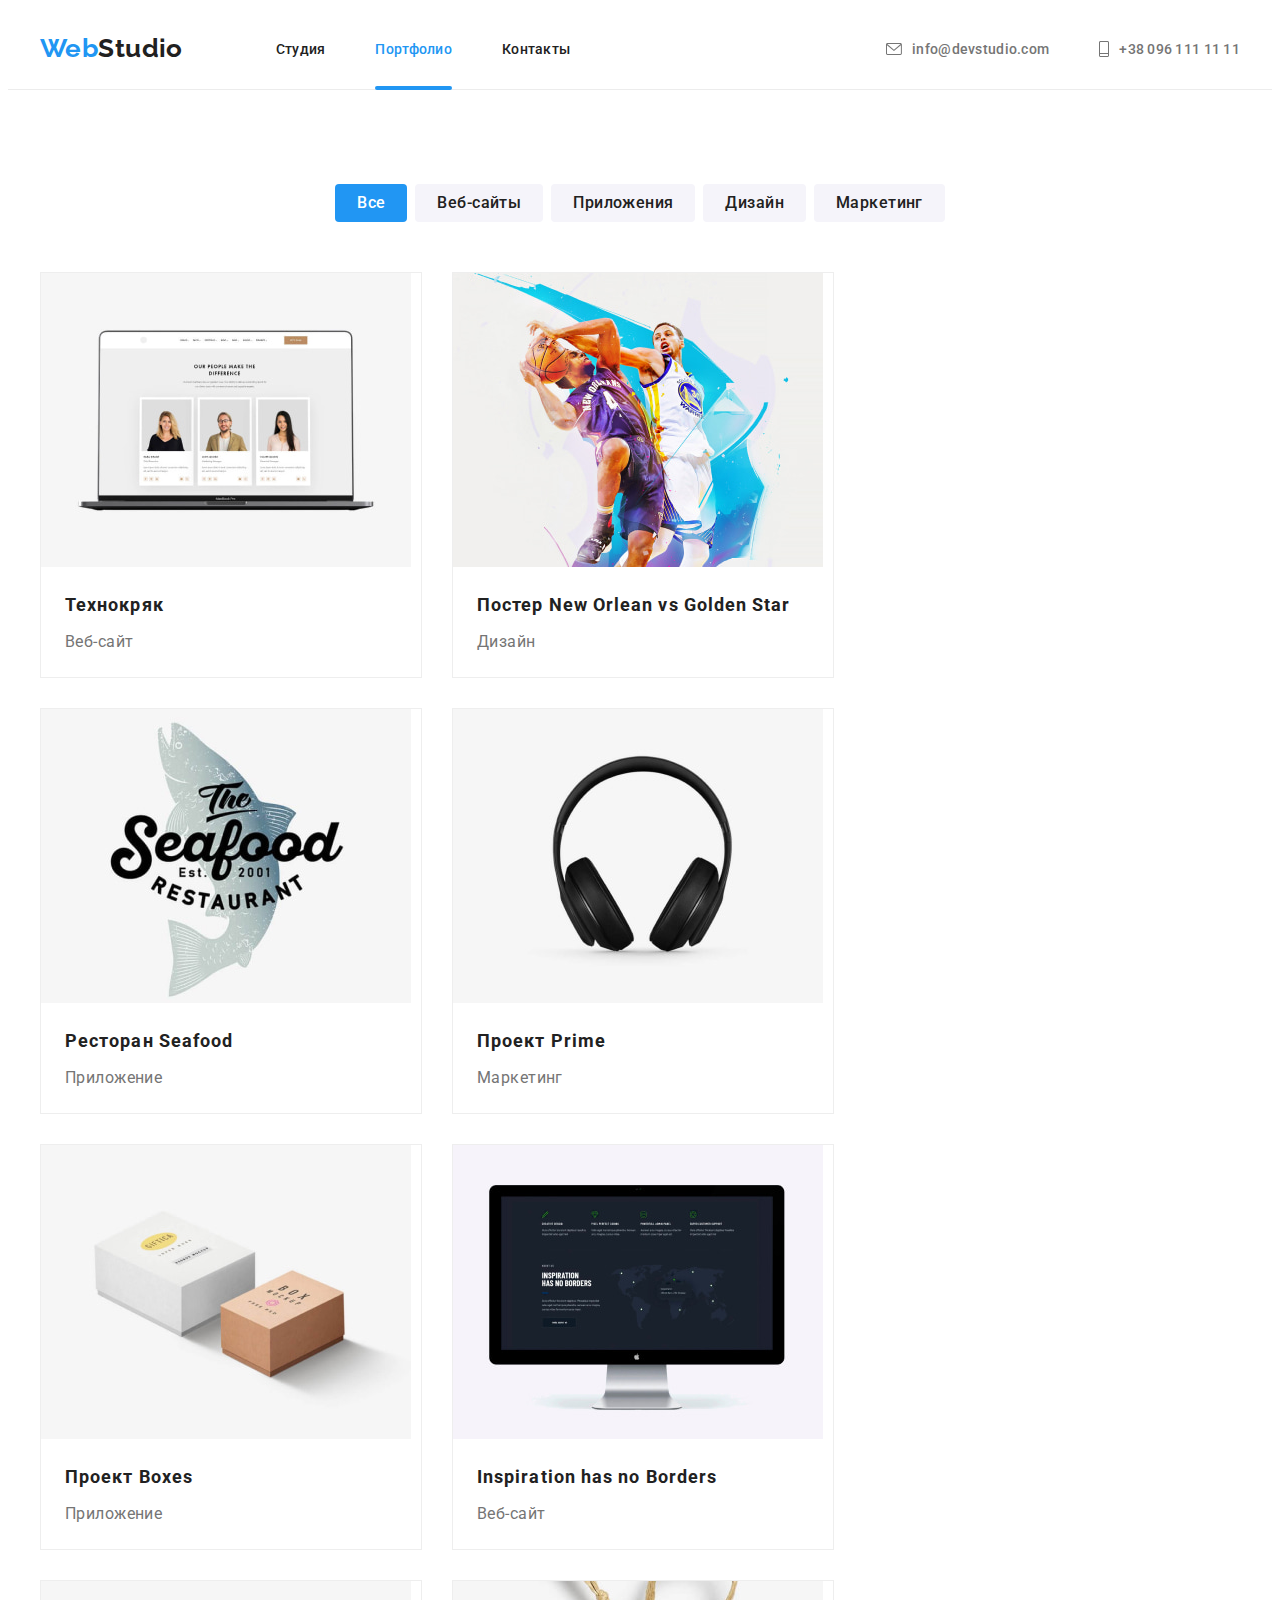
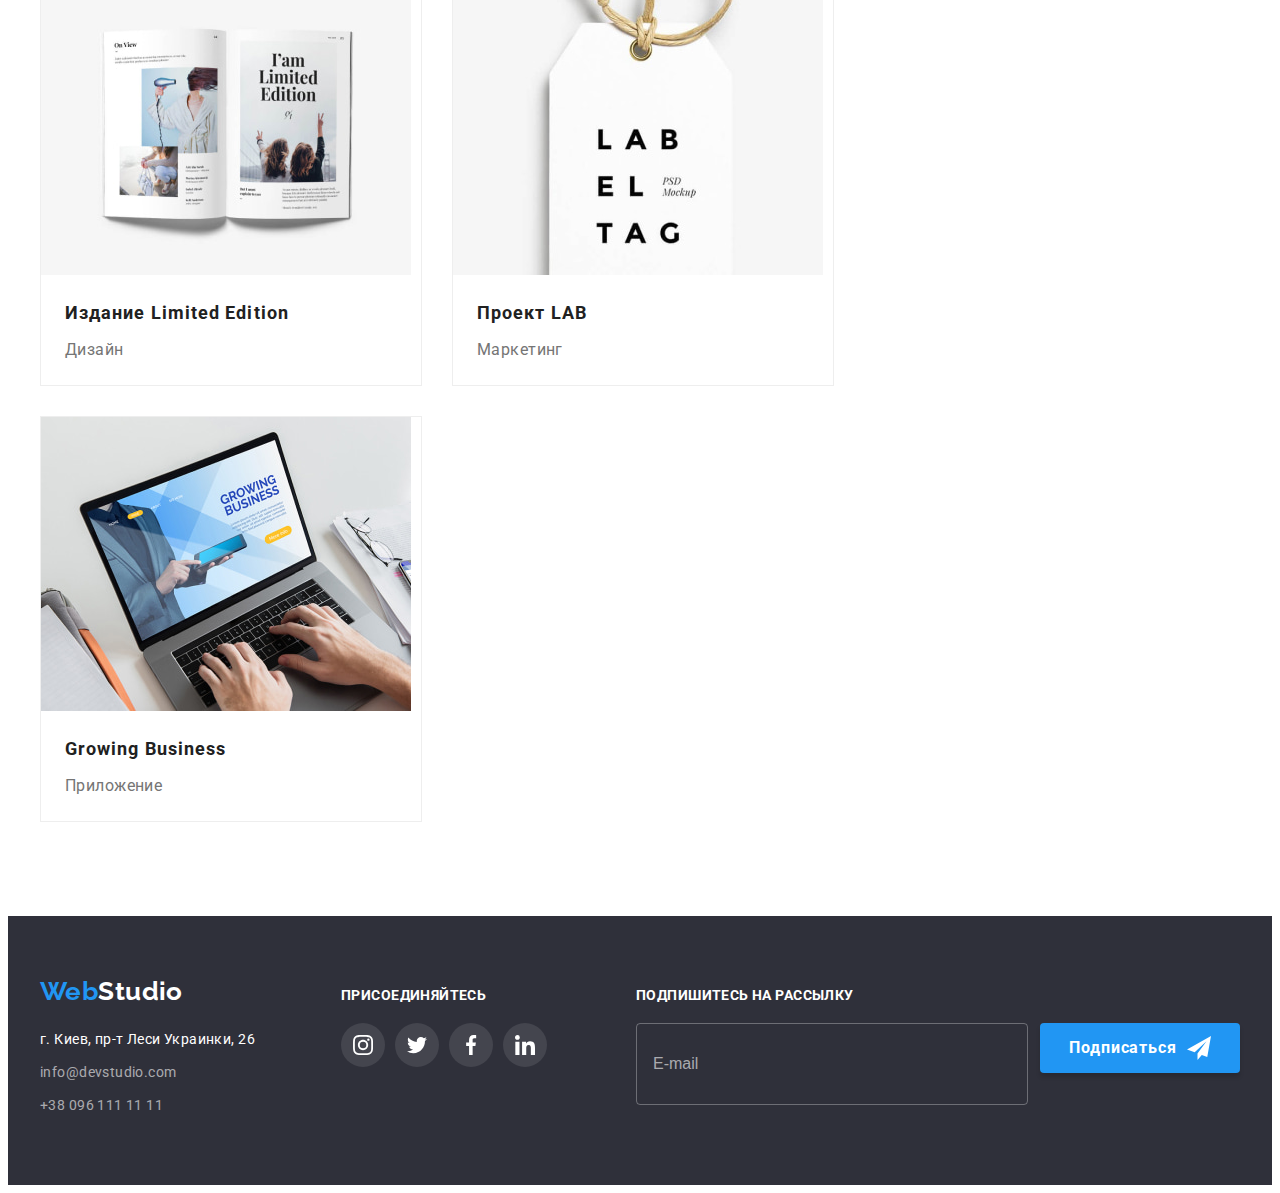
==== commit f4f91d36: "сделан модуль8" ====
--- a/portfolio.html
+++ b/portfolio.html
@@ -151,12 +151,30 @@
             <li class="project-list__item">
               <a href="" class="project-list__link">
                 <div class="project-list__wrap">
-                  <img
-                    class="project-list__img"
-                    src="./images/prtfl-01.jpg"
-                    alt="Технокряк"
-                    width="370"
-                  />
+                  <picture class="project-list__img">
+                    <source
+                      srcset="
+                        ./images/portfolio/project1-370.jpg    1x,
+                        ./images/portfolio/project1-370@2x.jpg 2x
+                      "
+                      media="(min-width: 1200px)"
+                    />
+                    <source
+                      srcset="
+                        ./images/portfolio/project1-354.jpg    1x,
+                        ./images/portfolio/project1-354@2x.jpg 2x
+                      "
+                      media="(min-width: 768px)"
+                    />
+                    <source
+                      srcset="
+                        ./images/portfolio/project1-450.jpg    1x,
+                        ./images/portfolio/project1-450@2x.jpg 2x
+                      "
+                      media="(max-width: 767px)"
+                    />
+                    <img src="./images/portfolio/project1-450.jpg" alt="Технокряк" />
+                  </picture>
                   <p class="project-list__wrap-text">
                     Ресурс предлагает комплексные предложения с разным уровнем функционала и
                     сервисов. Все это позволит посетителю получить исчерпывающие сведения о компании
@@ -172,12 +190,33 @@
             <li class="project-list__item">
               <a href="" class="project-list__link">
                 <div class="project-list__wrap">
-                  <img
-                    class="project-list__img"
-                    src="./images/prtfl-02.jpg"
-                    alt="Постер New Orlean vs Golden Star"
-                    width="370"
-                  />
+                  <picture class="project-list__img">
+                    <source
+                      srcset="
+                        ./images/portfolio/project2-370.jpg    1x,
+                        ./images/portfolio/project2-370@2x.jpg 2x
+                      "
+                      media="(min-width: 1200px)"
+                    />
+                    <source
+                      srcset="
+                        ./images/portfolio/project2-354.jpg    1x,
+                        ./images/portfolio/project2-354@2x.jpg 2x
+                      "
+                      media="(min-width: 768px)"
+                    />
+                    <source
+                      srcset="
+                        ./images/portfolio/project2-450.jpg    1x,
+                        ./images/portfolio/project2-450@2x.jpg 2x
+                      "
+                      media="(max-width: 767px)"
+                    />
+                    <img
+                      src="./images/portfolio/project2-450.jpg"
+                      alt="Постер New Orlean vs Golden Star"
+                    />
+                  </picture>
                   <p class="project-list__wrap-text">
                     Ресурс предлагает комплексные предложения с разным уровнем функционала и
                     сервисов. Все это позволит посетителю получить исчерпывающие сведения о компании
@@ -195,12 +234,30 @@
             <li class="project-list__item">
               <a href="" class="project-list__link">
                 <div class="project-list__wrap">
-                  <img
-                    class="project-list__img"
-                    src="./images/prtfl-03.jpg"
-                    alt="Ресторан Seafood"
-                    width="370"
-                  />
+                  <picture class="project-list__img">
+                    <source
+                      srcset="
+                        ./images/portfolio/project3-370.jpg    1x,
+                        ./images/portfolio/project3-370@2x.jpg 2x
+                      "
+                      media="(min-width: 1200px)"
+                    />
+                    <source
+                      srcset="
+                        ./images/portfolio/project3-354.jpg    1x,
+                        ./images/portfolio/project3-354@2x.jpg 2x
+                      "
+                      media="(min-width: 768px)"
+                    />
+                    <source
+                      srcset="
+                        ./images/portfolio/project3-450.jpg    1x,
+                        ./images/portfolio/project3-450@2x.jpg 2x
+                      "
+                      media="(max-width: 767px)"
+                    />
+                    <img src="./images/portfolio/project3-450.jpg" alt="Ресторан Seafood" />
+                  </picture>
                   <p class="project-list__wrap-text">
                     Ресурс предлагает комплексные предложения с разным уровнем функционала и
                     сервисов. Все это позволит посетителю получить исчерпывающие сведения о компании
@@ -216,12 +273,30 @@
             <li class="project-list__item">
               <a href="" class="project-list__link">
                 <div class="project-list__wrap">
-                  <img
-                    class="project-list__img"
-                    src="./images/prtfl-04.jpg"
-                    alt="Проект Prime"
-                    width="370"
-                  />
+                  <picture class="project-list__img">
+                    <source
+                      srcset="
+                        ./images/portfolio/project4-370.jpg    1x,
+                        ./images/portfolio/project4-370@2x.jpg 2x
+                      "
+                      media="(min-width: 1200px)"
+                    />
+                    <source
+                      srcset="
+                        ./images/portfolio/project4-354.jpg    1x,
+                        ./images/portfolio/project4-354@2x.jpg 2x
+                      "
+                      media="(min-width: 768px)"
+                    />
+                    <source
+                      srcset="
+                        ./images/portfolio/project4-450.jpg    1x,
+                        ./images/portfolio/project4-450@2x.jpg 2x
+                      "
+                      media="(max-width: 767px)"
+                    />
+                    <img src="./images/portfolio/project4-450.jpg" alt="Проект Prime" />
+                  </picture>
                   <p class="project-list__wrap-text">
                     Ресурс предлагает комплексные предложения с разным уровнем функционала и
                     сервисов. Все это позволит посетителю получить исчерпывающие сведения о компании
@@ -237,12 +312,30 @@
             <li class="project-list__item">
               <a href="" class="project-list__link">
                 <div class="project-list__wrap">
-                  <img
-                    class="project-list__img"
-                    src="./images/prtfl-05.jpg"
-                    alt="Проект Boxes"
-                    width="370"
-                  />
+                  <picture class="project-list__img">
+                    <source
+                      srcset="
+                        ./images/portfolio/project5-370.jpg    1x,
+                        ./images/portfolio/project5-370@2x.jpg 2x
+                      "
+                      media="(min-width: 1200px)"
+                    />
+                    <source
+                      srcset="
+                        ./images/portfolio/project5-354.jpg    1x,
+                        ./images/portfolio/project5-354@2x.jpg 2x
+                      "
+                      media="(min-width: 768px)"
+                    />
+                    <source
+                      srcset="
+                        ./images/portfolio/project5-450.jpg    1x,
+                        ./images/portfolio/project5-450@2x.jpg 2x
+                      "
+                      media="(max-width: 767px)"
+                    />
+                    <img src="./images/portfolio/project5-450.jpg" alt="Проект Boxes" />
+                  </picture>
                   <p class="project-list__wrap-text">
                     Ресурс предлагает комплексные предложения с разным уровнем функционала и
                     сервисов. Все это позволит посетителю получить исчерпывающие сведения о компании
@@ -258,12 +351,33 @@
             <li class="project-list__item">
               <a href="" class="project-list__link">
                 <div class="project-list__wrap">
-                  <img
-                    class="project-list__img"
-                    src="./images/prtfl-06.jpg"
-                    alt="Inspiration has no Borders"
-                    width="370"
-                  />
+                  <picture class="project-list__img">
+                    <source
+                      srcset="
+                        ./images/portfolio/project6-370.jpg    1x,
+                        ./images/portfolio/project6-370@2x.jpg 2x
+                      "
+                      media="(min-width: 1200px)"
+                    />
+                    <source
+                      srcset="
+                        ./images/portfolio/project6-354.jpg    1x,
+                        ./images/portfolio/project6-354@2x.jpg 2x
+                      "
+                      media="(min-width: 768px)"
+                    />
+                    <source
+                      srcset="
+                        ./images/portfolio/project6-450.jpg    1x,
+                        ./images/portfolio/project6-450@2x.jpg 2x
+                      "
+                      media="(max-width: 767px)"
+                    />
+                    <img
+                      src="./images/portfolio/project6-450.jpg"
+                      alt="Inspiration has no Borders"
+                    />
+                  </picture>
                   <p class="project-list__wrap-text">
                     Ресурс предлагает комплексные предложения с разным уровнем функционала и
                     сервисов. Все это позволит посетителю получить исчерпывающие сведения о компании
@@ -279,12 +393,30 @@
             <li class="project-list__item">
               <a href="" class="project-list__link">
                 <div class="project-list__wrap">
-                  <img
-                    class="project-list__img"
-                    src="./images/prtfl-07.jpg"
-                    alt="Издание Limited Edition"
-                    width="370"
-                  />
+                  <picture class="project-list__img">
+                    <source
+                      srcset="
+                        ./images/portfolio/project7-370.jpg    1x,
+                        ./images/portfolio/project7-370@2x.jpg 2x
+                      "
+                      media="(min-width: 1200px)"
+                    />
+                    <source
+                      srcset="
+                        ./images/portfolio/project7-354.jpg    1x,
+                        ./images/portfolio/project7-354@2x.jpg 2x
+                      "
+                      media="(min-width: 768px)"
+                    />
+                    <source
+                      srcset="
+                        ./images/portfolio/project7-450.jpg    1x,
+                        ./images/portfolio/project7-450@2x.jpg 2x
+                      "
+                      media="(max-width: 767px)"
+                    />
+                    <img src="./images/portfolio/project7-450.jpg" alt="Издание Limited Edition" />
+                  </picture>
                   <p class="project-list__wrap-text">
                     Ресурс предлагает комплексные предложения с разным уровнем функционала и
                     сервисов. Все это позволит посетителю получить исчерпывающие сведения о компании
@@ -302,12 +434,30 @@
             <li class="project-list__item">
               <a href="" class="project-list__link">
                 <div class="project-list__wrap">
-                  <img
-                    class="project-list__img"
-                    src="./images/prtfl-08.jpg"
-                    alt="Проект LAB"
-                    width="370"
-                  />
+                  <picture class="project-list__img">
+                    <source
+                      srcset="
+                        ./images/portfolio/project8-370.jpg    1x,
+                        ./images/portfolio/project8-370@2x.jpg 2x
+                      "
+                      media="(min-width: 1200px)"
+                    />
+                    <source
+                      srcset="
+                        ./images/portfolio/project8-354.jpg    1x,
+                        ./images/portfolio/project8-354@2x.jpg 2x
+                      "
+                      media="(min-width: 768px)"
+                    />
+                    <source
+                      srcset="
+                        ./images/portfolio/project8-450.jpg    1x,
+                        ./images/portfolio/project8-450@2x.jpg 2x
+                      "
+                      media="(max-width: 767px)"
+                    />
+                    <img src="./images/portfolio/project8-450.jpg" alt="Проект LAB" />
+                  </picture>
                   <p class="project-list__wrap-text">
                     Ресурс предлагает комплексные предложения с разным уровнем функционала и
                     сервисов. Все это позволит посетителю получить исчерпывающие сведения о компании
@@ -323,12 +473,30 @@
             <li class="project-list__item">
               <a href="" class="project-list__link">
                 <div class="project-list__wrap">
-                  <img
-                    class="project-list__img"
-                    src="./images/prtfl-09.jpg"
-                    alt="Growing Business"
-                    width="370"
-                  />
+                  <picture class="project-list__img">
+                    <source
+                      srcset="
+                        ./images/portfolio/project9-370.jpg    1x,
+                        ./images/portfolio/project9-370@2x.jpg 2x
+                      "
+                      media="(min-width: 1200px)"
+                    />
+                    <source
+                      srcset="
+                        ./images/portfolio/project9-354.jpg    1x,
+                        ./images/portfolio/project9-354@2x.jpg 2x
+                      "
+                      media="(min-width: 768px)"
+                    />
+                    <source
+                      srcset="
+                        ./images/portfolio/project9-450.jpg    1x,
+                        ./images/portfolio/project9-450@2x.jpg 2x
+                      "
+                      media="(max-width: 767px)"
+                    />
+                    <img src="./images/portfolio/project9-450.jpg" alt="Growing Business" />
+                  </picture>
                   <p class="project-list__wrap-text">
                     Ресурс предлагает комплексные предложения с разным уровнем функционала и
                     сервисов. Все это позволит посетителю получить исчерпывающие сведения о компании
--- a/css/main.min.css
+++ b/css/main.min.css
@@ -1,2 +1,2 @@
-h1,h2,h3,h4,h5,h6,p{margin:0}ul{margin:0;padding:0}button{padding:0}body{font-size:14px;line-height:1.71429;letter-spacing:.03em;font-weight:400;font-family:Roboto,sans-serif;color:#757575;background-color:#fff}body.modal-open,body.menu-open{overflow:hidden}img{display:block;max-width:100%;height:auto}button{cursor:pointer}.visually-hidden{position:absolute;white-space:nowrap;width:1px;height:1px;overflow:hidden;border:0;padding:0;clip:rect(0 0 0 0);clip-path:inset(50%);margin:-1px}.container{max-width:480px;min-width:320px;padding-left:15px;padding-right:15px;margin-left:auto;margin-right:auto;outline:1px solid tomato}@media screen and (min-width: 768px){.container{max-width:768px}}@media screen and (min-width: 1200px){.container{max-width:1200px}}.section{padding-top:60px;padding-bottom:60px}@media screen and (min-width: 1200px){.section{padding-top:94px;padding-bottom:94px}}.logo{font-size:24px;line-height:1.16667;font-weight:700;font-family:Raleway,sans-serif}@media screen and (min-width: 1200px){.logo{font-size:26px;line-height:1.19231}}.logo--begin{color:#2196f3}.navigation__list{list-style:none}@media screen and (min-width: 768px){.navigation__list{display:flex}}@media screen and (max-width: 767px){.navigation__item:not(:last-child){margin-bottom:32px}}@media screen and (min-width: 768px){.navigation__item:not(:last-child){margin-right:50px}}.navigation__link{font-size:40px;line-height:1.175;letter-spacing:.02em;font-weight:500;display:inline-block;text-decoration:none;color:#212121;transition:color 250ms cubic-bezier(0.4, 0, 0.2, 1)}.navigation__link--active,.navigation__link:hover,.navigation__link:focus{color:#2196f3}@media screen and (min-width: 768px){.navigation__link{position:relative;display:block;padding:32px 0;font-size:14px;line-height:1.14286}.navigation__link--active::after{content:'';position:absolute;left:0;bottom:-1px;width:100%;height:4px;border-radius:2px;background-color:#2196f3}}.social-list{display:flex;list-style:none}.social-list__item:not(:first-child){margin-left:10px}.social-list__icon{--color3: currentColor}.social-list__link{text-decoration:none;display:flex;align-items:center;justify-content:center;width:44px;height:44px;border-radius:50%}.btn{display:flex;align-items:center;justify-content:center;width:200px;height:50px;font-size:16px;line-height:1.875;letter-spacing:.06em;font-weight:700;font-family:inherit;color:#fff;background-color:#2196f3;box-shadow:0px 4px 4px rgba(0,0,0,0.15);border:none;border-radius:4px;transition:background-color 250ms cubic-bezier(0.4, 0, 0.2, 1)}.btn:hover,.btn:focus{background-color:#188ce8}.font-uppercase{font-size:14px;line-height:1.14286;letter-spacing:.03em;font-weight:700;text-transform:uppercase}.font-title{font-size:28px;line-height:1.17857;text-align:center;color:#212121}@media screen and (min-width: 1200px){.font-title{font-size:36px;line-height:1.16667}}.card-list{list-style:none}@media screen and (min-width: 768px){.card-list{display:flex;flex-wrap:wrap;margin:-15px}}.card-list__item{max-width:450px;box-shadow:0px 1px 3px rgba(0,0,0,0.12),0px 1px 1px rgba(0,0,0,0.14),0px 2px 1px rgba(0,0,0,0.2);border-radius:0px 0px 4px 4px;background-color:#fff}@media screen and (max-width: 767px){.card-list__item:not(:last-child){margin-bottom:30px}}@media screen and (min-width: 768px){.card-list__item{max-width:354px;margin:15px}}@media screen and (min-width: 1200px){.card-list__item{max-width:270px}}.card-list__title{font-size:16px;line-height:1.1875;font-weight:500;margin-bottom:10px;color:#212121}.card-list__content{padding-top:30px;padding-bottom:24px}@media screen and (min-width: 1200px){.card-list__content{padding-bottom:30px}}.card-list__text{font-size:16px;line-height:1.1875;margin-bottom:16px}.card-list .social-list{justify-content:center}.address{font-style:inherit}.address__list{list-style:none}.address__item:not(:last-child){margin-bottom:8px}@media screen and (min-width: 1200px){.address__item:not(:last-child){margin-bottom:9px}}.address__link{text-decoration:none;color:rgba(255,255,255,0.6);transition:color 250ms cubic-bezier(0.4, 0, 0.2, 1)}.address__link--address{color:inherit}.address__link:hover,.address__link:focus{color:#2196f3}.newsletter__title{margin-bottom:20px}@media screen and (min-width: 1200px){.newsletter__wrap{display:flex}}.newsletter__input{max-width:450px;width:100%;margin-bottom:20px;height:50px;padding-top:15px;padding-bottom:15px;padding-left:16px;padding-right:16px;font-size:16px;line-height:1.25;color:inherit;background-color:transparent;border:1px solid rgba(255,255,255,0.3);border-radius:4px;transition:border 250ms cubic-bezier(0.4, 0, 0.2, 1)}.newsletter__input::placeholder{color:rgba(255,255,255,0.6)}.newsletter__input:hover,.newsletter__input:focus{border:1px solid #2196f3}@media screen and (min-width: 1200px){.newsletter__input{width:358px}}.newsletter__btn{margin-left:auto;margin-right:auto}@media screen and (min-width: 1200px){.newsletter__btn{margin-left:12px}}.newsletter__icon{--color1: currentColor;margin-left:10px}.backdrop{position:fixed;top:0;left:0;z-index:100;width:100vw;height:100vh;background-color:rgba(0,0,0,0.2);opacity:1;visibility:visible;transition:opacity 500ms cubic-bezier(0.4, 0, 0.2, 1),visibility 500ms cubic-bezier(0.4, 0, 0.2, 1)}.backdrop.is-hidden{visibility:hidden;opacity:0;pointer-events:none}.modal{position:fixed;left:50%;top:50%;padding:40px;width:100%;max-width:450px;min-width:320px;min-height:609px;background-color:#fff;box-shadow:0px 1px 3px rgba(0,0,0,0.12),0px 1px 1px rgba(0,0,0,0.14),0px 2px 1px rgba(0,0,0,0.2);border-radius:4px;overflow:auto;transform:translate(-50%, -50%) scale(1);transition:transform 250ms cubic-bezier(0.4, 0, 0.2, 1)}.backdrop.is-hidden .modal{transform:translate(-50%, -50%) scale(1.1)}@media screen and (min-width: 1200px){.modal{max-width:528px}}.modal__title{margin-bottom:12px;font-size:20px;line-height:1.5;font-weight:700;text-align:center;color:#212121}.modal__close-btn{position:absolute;top:8px;right:8px;display:flex;align-items:center;justify-content:center;width:30px;height:30px;color:#000000;background-color:#fff;border:1px solid rgba(0,0,0,0.1);border-radius:50%;cursor:pointer}.modal__close-btn:hover,.modal__close-btn:focus{color:#2196f3;transition:color 250ms cubic-bezier(0.4, 0, 0.2, 1)}.modal__icon-close{fill:currentColor}.agreement{position:relative;display:block;margin-bottom:30px}.agreement__icon,.agreement__check{position:absolute;top:50%;left:0;transform:translateY(-50%)}@media screen and (min-width: 1200px){.agreement__icon,.agreement__check{left:12px}}.agreement__icon{width:16px;height:15px;border:2px solid #212121;border-radius:2px;z-index:2;transition:border-color 250ms cubic-bezier(0.4, 0, 0.2, 1)}.agreement__input:checked+.agreement__icon{border-color:#2196f3}.agreement__input:checked:focus+.agreement__icon,.agreement:hover .agreement__input:checked+.agreement__icon{outline:1px dotted #212121}.agreement__input:not(:checked):focus+.agreement__icon,.agreement:hover .agreement__input:not(:checked)+.agreement__icon{outline:1px solid #2196f3}.agreement__check{--color1: currentColor;opacity:0;transition:opacity 250ms cubic-bezier(0.4, 0, 0.2, 1),color 250ms cubic-bezier(0.4, 0, 0.2, 1)}.agreement__input:checked ~ .agreement__check{opacity:1;color:#2196f3}.agreement__text{display:block;margin-left:24px;font-size:12px;line-height:1.16667}@media screen and (min-width: 1200px){.agreement__text{font-size:14px;line-height:1.71429;margin-left:40px}}.agreement__link{font-size:inherit;line-height:inherit;color:#2196f3}.order__label{display:block;margin-bottom:4px;font-size:12px;line-height:1.16667;letter-spacing:.01em}.order__wrap{position:relative;margin-bottom:10px;color:#212121}.order__input{width:100%;height:40px;padding-left:40px;padding-right:12px;border:1px solid rgba(33,33,33,0.2);border-radius:4px;transition:border-color 250ms cubic-bezier(0.4, 0, 0.2, 1)}.order__input:hover,.order__input:focus{border-color:#2196f3}.order__icon{position:absolute;top:50%;left:12px;transform:translateY(-50%);fill:currentColor;transition:color 250ms cubic-bezier(0.4, 0, 0.2, 1)}.order__input:hover+.order__icon,.order__input:focus+.order__icon{color:#2196f3}.order__textarea{display:block;height:120px;margin-bottom:20px;padding-top:12px;padding-bottom:12px;padding-left:16px;padding-right:16px;resize:none}.order__textarea::placeholder{font-size:14px;line-height:1.14286;letter-spacing:.01em;color:rgba(117,117,117,0.5)}.order__btn{margin-left:auto;margin-right:auto}.header{min-width:320px;border-bottom:1px solid #ececec}.header__container{position:relative;display:flex}@media screen and (max-width: 767px){.header__container{justify-content:space-between}}@media screen and (min-width: 768px){.header__container{align-items:center}}.header__menu{width:100%;display:flex;justify-content:space-between}.header__menu.is-open{overflow:auto}@media screen and (max-width: 767px){.header__menu{position:fixed;top:30px;right:35px;z-index:1;height:100vh;padding:48px 40px;flex-direction:column;background-color:#fff;transform-origin:top right;transform:scale(0) translate(0, 0);transition:transform 500ms cubic-bezier(0.4, 0, 0.2, 1)}.header__menu.is-open{transform:scale(1) translate(35px, -30px)}.header__menu .social-list{flex-wrap:wrap}.header__menu .social-list__item:not(:last-child){padding-right:10px;border-right:1px solid rgba(33,33,33,0.2)}.header__menu .social-list__link{display:inline-block;width:auto;height:auto;border-radius:0;font-size:18px;line-height:1.22222;letter-spacing:.02em;font-weight:500;color:#2196f3}}@media screen and (min-width: 768px){.header__menu{align-items:center}.header__menu .social-list{display:none}}.header__btn-menu{display:none}@media screen and (max-width: 767px){.header__btn-menu{z-index:2;display:flex;align-items:center;justify-content:center;color:#212121;border:none;background-color:transparent}}@media screen and (max-width: 767px){.header__icon-btn{fill:currentColor;transition:color 250ms cubic-bezier(0.4, 0, 0.2, 1)}.header__btn-menu:hover .header__icon-btn,.header__btn-menu:focus .header__icon-btn{color:#2196f3}.header__icon-btn--close{opacity:0;transition:opacity 250ms cubic-bezier(0.4, 0, 0.2, 1)}.header__btn-menu.is-open .header__icon-btn--close{opacity:1}.header__icon-btn--menu{opacity:1;transition:opacity 250ms cubic-bezier(0.4, 0, 0.2, 1)}.header__btn-menu.is-open .header__icon-btn--menu{opacity:0}}.header__logo{display:inline-block;padding-top:16px;padding-bottom:16px;text-decoration:none;color:#212121}@media screen and (min-width: 768px){.header__logo{margin-right:88px;padding:26px 0}}@media screen and (min-width: 1200px){.header__logo{margin-right:93px;padding:25px 0}}.header__list{list-style:none}@media screen and (max-width: 767px){.header__list{display:flex;flex-direction:column-reverse;margin-bottom:64px}}@media screen and (min-width: 1200px){.header__list{display:flex}}@media screen and (max-width: 767px){.header__item{font-size:24px;line-height:1.16667;letter-spacing:.02em;font-weight:500}.header__item:last-child{font-size:34px;line-height:1.17647;letter-spacing:.02em;font-weight:500;margin-bottom:32px;color:#2196f3}}@media screen and (min-width: 768px) and (max-width: 1199px){.header__item{font-size:12px;line-height:1.16667;letter-spacing:.02em;font-weight:500}.header__item:not(:first-child){margin-top:10px}}@media screen and (min-width: 1200px){.header__item{font-size:14px;line-height:1.14286;letter-spacing:.02em;font-weight:500}.header__item:not(:last-child){margin-right:50px}}.header__link{display:inline-block;text-decoration:none;color:inherit;transition:color 250ms cubic-bezier(0.4, 0, 0.2, 1)}.header__link:hover,.header__link:focus{color:#2196f3}@media screen and (min-width: 768px){.header__link{display:flex;align-items:center}}@media screen and (min-width: 1200px){.header__link{padding:32px 0}}@media screen and (max-width: 767px){.header__icon{display:none}}@media screen and (min-width: 768px){.header__icon{--color4: currentColor;margin-right:8px}}@media screen and (min-width: 1200px){.header__icon{margin-right:10px}}.hero{max-width:480px;margin-left:auto;margin-right:auto;padding-top:118px;padding-bottom:118px;background-color:#c4c4c4;background-image:linear-gradient(rgba(47,48,58,0.4), rgba(47,48,58,0.4)),url(../images/hero/hero-480.jpg);background-repeat:no-repeat;background-position:center;background-size:cover;text-align:center}@media (min-device-pixel-ratio: 2), (min-resolution: 192dpi), (min-resolution: 2dppx){.hero{background-image:linear-gradient(rgba(47,48,58,0.4), rgba(47,48,58,0.4)),url(../images/hero/hero-480@2x.jpg)}}@media screen and (min-width: 768px){.hero{max-width:768px;background-image:linear-gradient(rgba(47,48,58,0.4), rgba(47,48,58,0.4)),url(../images/hero/hero-768.jpg)}}@media screen and (min-width: 768px) and (min-device-pixel-ratio: 2), screen and (min-width: 768px) and (min-resolution: 192dpi), screen and (min-width: 768px) and (min-resolution: 2dppx){.hero{background-image:linear-gradient(rgba(47,48,58,0.4), rgba(47,48,58,0.4)),url(../images/hero/hero-768@2x.jpg)}}@media screen and (min-width: 1200px){.hero{max-width:1600px;padding-top:200px;padding-bottom:200px;background-image:linear-gradient(rgba(47,48,58,0.4), rgba(47,48,58,0.4)),url(../images/hero/hero-1600.jpg)}}@media screen and (min-width: 1200px) and (min-device-pixel-ratio: 2), screen and (min-width: 1200px) and (min-resolution: 192dpi), screen and (min-width: 1200px) and (min-resolution: 2dppx){.hero{background-image:linear-gradient(rgba(47,48,58,0.4), rgba(47,48,58,0.4)),url(../images/hero/hero-1600@2x.jpg)}}.hero__title{max-width:360px;margin-left:auto;margin-right:auto;margin-bottom:30px;font-size:26px;line-height:1.61538;letter-spacing:.06em;font-weight:900;text-transform:uppercase;color:#fff}@media screen and (min-width: 1200px){.hero__title{max-width:696px;font-size:44px;line-height:1.36364}}.hero__btn{margin-left:auto;margin-right:auto}.advantage__list{list-style:none}@media screen and (min-width: 768px){.advantage__list{display:flex;flex-wrap:wrap;margin:-15px}}@media screen and (max-width: 767px){.advantage__item:not(:last-child){margin-bottom:30px}}@media screen and (min-width: 768px){.advantage__item{width:354px;margin:15px}}@media screen and (min-width: 1200px){.advantage__item{width:270px}}.advantage__title{margin-bottom:10px;color:#212121}@media screen and (max-width: 767px){.advantage__title{text-align:center}}.advantage__box{display:flex;align-items:center;justify-content:center;height:120px;margin-bottom:30px;background-color:#f5f4fa;border-radius:4px}@media screen and (max-width: 1199px){.gallery{display:none}}@media screen and (min-width: 1200px){.gallery{padding-top:0}}@media screen and (min-width: 1200px){.gallery__title{margin-bottom:50px}}@media screen and (min-width: 1200px){.gallery__list{display:flex;list-style:none}}@media screen and (min-width: 1200px){.gallery__item{position:relative}.gallery__item:not(:first-child){margin-left:30px}}@media screen and (min-width: 1200px){.gallery__text{position:absolute;left:0;bottom:0;display:flex;align-items:center;justify-content:center;width:100%;height:70px;color:#fff;background-color:rgba(47,48,58,0.8)}}.team{text-align:center;background-color:#f5f4fa}.team__title{margin-bottom:30px}@media screen and (min-width: 1200px){.team__title{margin-bottom:50px}}.team .social-list__link{color:#afb1b8;transition:background-color 250ms cubic-bezier(0.4, 0, 0.2, 1),color 250ms cubic-bezier(0.4, 0, 0.2, 1)}.team .social-list__link:hover,.team .social-list__link:focus{color:#fff;background-color:#2196f3;border-radius:50%}.client__title{margin-bottom:30px}@media screen and (min-width: 1200px){.client__title{margin-bottom:50px}}.client__list{display:flex;list-style:none;flex-wrap:wrap;margin:-15px;justify-content:center}.client__item{width:210px;margin:15px;color:#afb1b8;border:1px solid #afb1b8;border-radius:4px;transition:border 250ms cubic-bezier(0.4, 0, 0.2, 1),color 250ms cubic-bezier(0.4, 0, 0.2, 1)}.client__item:hover,.client__item:focus-within{color:#2196f3;border:1px solid #2196f3;border-radius:4px}@media screen and (min-width: 1200px){.client__item{width:170px}}.client__link{display:flex;align-items:center;justify-content:center;height:92px;color:inherit}.client__icon{--color3: currentColor}.footer{padding-top:60px;padding-bottom:60px;color:#fff;background-color:#2f303a}@media screen and (max-width: 1199px){.footer{text-align:center}}@media screen and (min-width: 1200px){.footer__container{display:flex;align-items:baseline;justify-content:space-between}}@media screen and (max-width: 1199px){.footer__box{margin-bottom:60px}}@media screen and (min-width: 768px){.footer__box{display:flex;align-items:baseline;justify-content:space-between}}@media screen and (max-width: 767px){.footer__info{margin-bottom:60px}}@media screen and (min-width: 768px){.footer__info{width:50%}}@media screen and (min-width: 1200px){.footer__info{width:231px}}.footer__logo{display:inline-block;text-decoration:none;margin-bottom:20px;color:inherit}@media screen and (min-width: 768px) and (max-width: 1199px){.footer__social{width:50%}}@media screen and (min-width: 1200px){.footer__social{margin-left:70px}}.footer__title{margin-bottom:20px}.footer .social-list{justify-content:center}.footer .social-list__link{color:inherit;background-color:rgba(255,255,255,0.1);transition:background-color 250ms cubic-bezier(0.4, 0, 0.2, 1)}.footer .social-list__link:hover,.footer .social-list__link:focus{background-color:#2196f3;border-radius:50%}
+h1,h2,h3,h4,h5,h6,p{margin:0}ul{margin:0;padding:0}button{padding:0}body{font-size:14px;line-height:1.71429;letter-spacing:.03em;font-weight:400;font-family:Roboto,sans-serif;color:#757575;background-color:#fff}body.modal-open,body.menu-open{overflow:hidden}img,picture{display:block;max-width:100%;height:auto}button{cursor:pointer}.visually-hidden{position:absolute;white-space:nowrap;width:1px;height:1px;overflow:hidden;border:0;padding:0;clip:rect(0 0 0 0);clip-path:inset(50%);margin:-1px}.container{max-width:480px;min-width:320px;padding-left:15px;padding-right:15px;margin-left:auto;margin-right:auto}@media screen and (min-width: 768px){.container{max-width:768px}}@media screen and (min-width: 1200px){.container{max-width:1200px}}.section{padding-top:60px;padding-bottom:60px}@media screen and (min-width: 1200px){.section{padding-top:94px;padding-bottom:94px}}.logo{font-size:24px;line-height:1.16667;font-weight:700;font-family:Raleway,sans-serif}@media screen and (min-width: 1200px){.logo{font-size:26px;line-height:1.19231}}.logo--begin{color:#2196f3}.navigation__list{list-style:none}@media screen and (min-width: 768px){.navigation__list{display:flex}}@media screen and (max-width: 767px){.navigation__item:not(:last-child){margin-bottom:32px}}@media screen and (min-width: 768px){.navigation__item:not(:last-child){margin-right:50px}}.navigation__link{font-size:40px;line-height:1.175;letter-spacing:.02em;font-weight:500;display:inline-block;text-decoration:none;color:#212121;transition:color 250ms cubic-bezier(0.4, 0, 0.2, 1)}.navigation__link--active,.navigation__link:hover,.navigation__link:focus{color:#2196f3}@media screen and (min-width: 768px){.navigation__link{position:relative;display:block;padding:32px 0;font-size:14px;line-height:1.14286}.navigation__link--active::after{content:'';position:absolute;left:0;bottom:-1px;width:100%;height:4px;border-radius:2px;background-color:#2196f3}}.social-list{display:flex;list-style:none}.social-list__item:not(:first-child){margin-left:10px}.social-list__icon{--color3: currentColor}.social-list__link{text-decoration:none;display:flex;align-items:center;justify-content:center;width:44px;height:44px;border-radius:50%}.btn{display:flex;align-items:center;justify-content:center;width:200px;height:50px;font-size:16px;line-height:1.875;letter-spacing:.06em;font-weight:700;font-family:inherit;color:#fff;background-color:#2196f3;box-shadow:0px 4px 4px rgba(0,0,0,0.15);border:none;border-radius:4px;transition:background-color 250ms cubic-bezier(0.4, 0, 0.2, 1)}.btn:hover,.btn:focus{background-color:#188ce8}.font-uppercase{font-size:14px;line-height:1.14286;letter-spacing:.03em;font-weight:700;text-transform:uppercase}.font-title{font-size:28px;line-height:1.17857;text-align:center;color:#212121}@media screen and (min-width: 1200px){.font-title{font-size:36px;line-height:1.16667}}.card-list{list-style:none}@media screen and (min-width: 768px){.card-list{display:flex;flex-wrap:wrap;margin:-15px}}.card-list__item{max-width:450px;box-shadow:0px 1px 3px rgba(0,0,0,0.12),0px 1px 1px rgba(0,0,0,0.14),0px 2px 1px rgba(0,0,0,0.2);border-radius:0px 0px 4px 4px;background-color:#fff}@media screen and (max-width: 767px){.card-list__item:not(:last-child){margin-bottom:30px}}@media screen and (min-width: 768px){.card-list__item{max-width:calc(100% / 2 - 30px);margin:15px}}@media screen and (min-width: 1200px){.card-list__item{max-width:calc(100% / 4 - 30px)}}.card-list__title{font-size:16px;line-height:1.1875;font-weight:500;margin-bottom:10px;color:#212121}.card-list__content{padding-top:30px;padding-bottom:24px}@media screen and (min-width: 1200px){.card-list__content{padding-bottom:30px}}.card-list__text{font-size:16px;line-height:1.1875;margin-bottom:16px}.card-list .social-list{justify-content:center}.address{font-style:inherit}.address__list{list-style:none}.address__item:not(:last-child){margin-bottom:8px}@media screen and (min-width: 1200px){.address__item:not(:last-child){margin-bottom:9px}}.address__link{text-decoration:none;color:rgba(255,255,255,0.6);transition:color 250ms cubic-bezier(0.4, 0, 0.2, 1)}.address__link--address{color:inherit}.address__link:hover,.address__link:focus{color:#2196f3}.newsletter__title{margin-bottom:20px}@media screen and (min-width: 1200px){.newsletter__wrap{display:flex}}.newsletter__input{max-width:450px;width:100%;margin-bottom:20px;height:50px;padding-top:15px;padding-bottom:15px;padding-left:16px;padding-right:16px;font-size:16px;line-height:1.25;color:inherit;background-color:transparent;border:1px solid rgba(255,255,255,0.3);border-radius:4px;transition:border 250ms cubic-bezier(0.4, 0, 0.2, 1)}.newsletter__input::placeholder{color:rgba(255,255,255,0.6)}.newsletter__input:hover,.newsletter__input:focus{border:1px solid #2196f3}@media screen and (min-width: 1200px){.newsletter__input{width:358px}}.newsletter__btn{margin-left:auto;margin-right:auto}@media screen and (min-width: 1200px){.newsletter__btn{margin-left:12px}}.newsletter__icon{--color1: currentColor;margin-left:10px}.backdrop{position:fixed;top:0;left:0;z-index:100;width:100vw;height:100vh;background-color:rgba(0,0,0,0.2);opacity:1;visibility:visible;transition:opacity 500ms cubic-bezier(0.4, 0, 0.2, 1),visibility 500ms cubic-bezier(0.4, 0, 0.2, 1)}.backdrop.is-hidden{visibility:hidden;opacity:0;pointer-events:none}.modal{position:fixed;left:50%;top:50%;padding:40px;width:100%;max-width:450px;min-width:320px;min-height:609px;background-color:#fff;box-shadow:0px 1px 3px rgba(0,0,0,0.12),0px 1px 1px rgba(0,0,0,0.14),0px 2px 1px rgba(0,0,0,0.2);border-radius:4px;overflow:auto;transform:translate(-50%, -50%) scale(1);transition:transform 250ms cubic-bezier(0.4, 0, 0.2, 1)}.backdrop.is-hidden .modal{transform:translate(-50%, -50%) scale(1.1)}@media screen and (min-width: 1200px){.modal{max-width:528px}}.modal__title{margin-bottom:12px;font-size:20px;line-height:1.5;font-weight:700;text-align:center;color:#212121}.modal__close-btn{position:absolute;top:8px;right:8px;display:flex;align-items:center;justify-content:center;width:30px;height:30px;color:#000000;background-color:#fff;border:1px solid rgba(0,0,0,0.1);border-radius:50%;cursor:pointer}.modal__close-btn:hover,.modal__close-btn:focus{color:#2196f3;transition:color 250ms cubic-bezier(0.4, 0, 0.2, 1)}.modal__icon-close{fill:currentColor}.agreement{position:relative;display:block;margin-bottom:30px}.agreement__icon,.agreement__check{position:absolute;top:50%;left:0;transform:translateY(-50%)}@media screen and (min-width: 1200px){.agreement__icon,.agreement__check{left:12px}}.agreement__icon{width:16px;height:15px;border:2px solid #212121;border-radius:2px;z-index:2;transition:border-color 250ms cubic-bezier(0.4, 0, 0.2, 1)}.agreement__input:checked+.agreement__icon{border-color:#2196f3}.agreement__input:checked:focus+.agreement__icon,.agreement:hover .agreement__input:checked+.agreement__icon{outline:1px dotted #212121}.agreement__input:not(:checked):focus+.agreement__icon,.agreement:hover .agreement__input:not(:checked)+.agreement__icon{outline:1px solid #2196f3}.agreement__check{--color1: currentColor;opacity:0;transition:opacity 250ms cubic-bezier(0.4, 0, 0.2, 1),color 250ms cubic-bezier(0.4, 0, 0.2, 1)}.agreement__input:checked ~ .agreement__check{opacity:1;color:#2196f3}.agreement__text{display:block;margin-left:24px;font-size:12px;line-height:1.16667}@media screen and (min-width: 1200px){.agreement__text{font-size:14px;line-height:1.71429;margin-left:40px}}.agreement__link{font-size:inherit;line-height:inherit;color:#2196f3}.order__label{display:block;margin-bottom:4px;font-size:12px;line-height:1.16667;letter-spacing:.01em}.order__wrap{position:relative;margin-bottom:10px;color:#212121}.order__input{width:100%;height:40px;padding-left:40px;padding-right:12px;border:1px solid rgba(33,33,33,0.2);border-radius:4px;transition:border-color 250ms cubic-bezier(0.4, 0, 0.2, 1)}.order__input:hover,.order__input:focus{border-color:#2196f3}.order__icon{position:absolute;top:50%;left:12px;transform:translateY(-50%);fill:currentColor;transition:color 250ms cubic-bezier(0.4, 0, 0.2, 1)}.order__input:hover+.order__icon,.order__input:focus+.order__icon{color:#2196f3}.order__textarea{display:block;height:120px;margin-bottom:20px;padding-top:12px;padding-bottom:12px;padding-left:16px;padding-right:16px;resize:none}.order__textarea::placeholder{font-size:14px;line-height:1.14286;letter-spacing:.01em;color:rgba(117,117,117,0.5)}.order__btn{margin-left:auto;margin-right:auto}.project-list{list-style:none}@media screen and (min-width: 768px){.project-list{display:flex;flex-wrap:wrap;margin:-15px}}.project-list__item{margin-bottom:30px;border:1px solid #eeeeee;box-shadow:none;transition:box-shadow 250ms cubic-bezier(0.4, 0, 0.2, 1)}.project-list__item:hover,.project-list__item:focus-within{box-shadow:0px 1px 1px rgba(0,0,0,0.12),0px 4px 4px rgba(0,0,0,0.06),1px 4px 6px rgba(0,0,0,0.16)}@media screen and (min-width: 768px){.project-list__item{width:calc(100% / 2 - 30px);margin:15px}}@media screen and (min-width: 1200px){.project-list__item{width:calc(100% / 3 - 30px)}}.project-list__link{display:block;text-decoration:none}.project-list__wrap{position:relative;overflow:hidden}.project-list__wrap-text{position:absolute;left:0;top:0;transform:translateY(calc(100% + 1px));display:flex;align-items:center;justify-content:center;width:100%;height:calc(100% + 1px);padding:24px;font-size:18px;line-height:1.55556;color:#fff;background-color:rgba(33,150,243,0.9);transition:transform 250ms cubic-bezier(0.4, 0, 0.2, 1)}.project-list__item:hover .project-list__wrap-text,.project-list__item:focus-within .project-list__wrap-text{transform:translateY(0)}.project-list__content{padding:20px 24px}.project-list__title{margin-bottom:4px;font-size:18px;line-height:2;letter-spacing:.06em;color:#212121}.project-list__text{font-size:16px;line-height:1.875;color:#757575}.header{min-width:320px;border-bottom:1px solid #ececec}.header__container{position:relative;display:flex}@media screen and (max-width: 767px){.header__container{justify-content:space-between}}@media screen and (min-width: 768px){.header__container{align-items:center}}.header__menu{width:100%;display:flex;justify-content:space-between}.header__menu.is-open{overflow:auto}@media screen and (max-width: 767px){.header__menu{position:fixed;top:30px;right:35px;z-index:1;height:100vh;padding:48px 40px;flex-direction:column;background-color:#fff;transform-origin:top right;transform:scale(0) translate(0, 0);transition:transform 500ms cubic-bezier(0.4, 0, 0.2, 1)}.header__menu.is-open{transform:scale(1) translate(35px, -30px)}.header__menu .social-list{flex-wrap:wrap}.header__menu .social-list__item:not(:last-child){padding-right:10px;border-right:1px solid rgba(33,33,33,0.2)}.header__menu .social-list__link{display:inline-block;width:auto;height:auto;border-radius:0;font-size:18px;line-height:1.22222;letter-spacing:.02em;font-weight:500;color:#2196f3}}@media screen and (min-width: 768px){.header__menu{align-items:center}.header__menu .social-list{display:none}}.header__btn-menu{display:none}@media screen and (max-width: 767px){.header__btn-menu{z-index:2;display:flex;align-items:center;justify-content:center;color:#212121;border:none;background-color:transparent}}@media screen and (max-width: 767px){.header__icon-btn{fill:currentColor;transition:color 250ms cubic-bezier(0.4, 0, 0.2, 1)}.header__btn-menu:hover .header__icon-btn,.header__btn-menu:focus .header__icon-btn{color:#2196f3}.header__icon-btn--close{opacity:0;transition:opacity 250ms cubic-bezier(0.4, 0, 0.2, 1)}.header__btn-menu.is-open .header__icon-btn--close{opacity:1}.header__icon-btn--menu{opacity:1;transition:opacity 250ms cubic-bezier(0.4, 0, 0.2, 1)}.header__btn-menu.is-open .header__icon-btn--menu{opacity:0}}.header__logo{display:inline-block;padding-top:16px;padding-bottom:16px;text-decoration:none;color:#212121}@media screen and (min-width: 768px){.header__logo{margin-right:88px;padding:26px 0}}@media screen and (min-width: 1200px){.header__logo{margin-right:93px;padding:25px 0}}.header__list{list-style:none}@media screen and (max-width: 767px){.header__list{display:flex;flex-direction:column-reverse;margin-bottom:64px}}@media screen and (min-width: 1200px){.header__list{display:flex}}@media screen and (max-width: 767px){.header__item{font-size:24px;line-height:1.16667;letter-spacing:.02em;font-weight:500}.header__item:last-child{font-size:34px;line-height:1.17647;letter-spacing:.02em;font-weight:500;margin-bottom:32px;color:#2196f3}}@media screen and (min-width: 768px) and (max-width: 1199px){.header__item{font-size:12px;line-height:1.16667;letter-spacing:.02em;font-weight:500}.header__item:not(:first-child){margin-top:10px}}@media screen and (min-width: 1200px){.header__item{font-size:14px;line-height:1.14286;letter-spacing:.02em;font-weight:500}.header__item:not(:last-child){margin-right:50px}}.header__link{display:inline-block;text-decoration:none;color:inherit;transition:color 250ms cubic-bezier(0.4, 0, 0.2, 1)}.header__link:hover,.header__link:focus{color:#2196f3}@media screen and (min-width: 768px){.header__link{display:flex;align-items:center}}@media screen and (min-width: 1200px){.header__link{padding:32px 0}}@media screen and (max-width: 767px){.header__icon{display:none}}@media screen and (min-width: 768px){.header__icon{--color4: currentColor;margin-right:8px}}@media screen and (min-width: 1200px){.header__icon{margin-right:10px}}.hero{max-width:480px;margin-left:auto;margin-right:auto;padding-top:118px;padding-bottom:118px;background-color:#c4c4c4;background-image:linear-gradient(rgba(47,48,58,0.4), rgba(47,48,58,0.4)),url(../images/hero/hero-480.jpg);background-repeat:no-repeat;background-position:center;background-size:cover;text-align:center}@media (min-device-pixel-ratio: 2), (min-resolution: 192dpi), (min-resolution: 2dppx){.hero{background-image:linear-gradient(rgba(47,48,58,0.4), rgba(47,48,58,0.4)),url(../images/hero/hero-480@2x.jpg)}}@media screen and (min-width: 768px){.hero{max-width:768px;background-image:linear-gradient(rgba(47,48,58,0.4), rgba(47,48,58,0.4)),url(../images/hero/hero-768.jpg)}}@media screen and (min-width: 768px) and (min-device-pixel-ratio: 2), screen and (min-width: 768px) and (min-resolution: 192dpi), screen and (min-width: 768px) and (min-resolution: 2dppx){.hero{background-image:linear-gradient(rgba(47,48,58,0.4), rgba(47,48,58,0.4)),url(../images/hero/hero-768@2x.jpg)}}@media screen and (min-width: 1200px){.hero{max-width:1600px;padding-top:200px;padding-bottom:200px;background-image:linear-gradient(rgba(47,48,58,0.4), rgba(47,48,58,0.4)),url(../images/hero/hero-1600.jpg)}}@media screen and (min-width: 1200px) and (min-device-pixel-ratio: 2), screen and (min-width: 1200px) and (min-resolution: 192dpi), screen and (min-width: 1200px) and (min-resolution: 2dppx){.hero{background-image:linear-gradient(rgba(47,48,58,0.4), rgba(47,48,58,0.4)),url(../images/hero/hero-1600@2x.jpg)}}.hero__title{max-width:360px;margin-left:auto;margin-right:auto;margin-bottom:30px;font-size:26px;line-height:1.61538;letter-spacing:.06em;font-weight:900;text-transform:uppercase;color:#fff}@media screen and (min-width: 1200px){.hero__title{max-width:696px;font-size:44px;line-height:1.36364}}.hero__btn{margin-left:auto;margin-right:auto}.advantage__list{list-style:none}@media screen and (min-width: 768px){.advantage__list{display:flex;flex-wrap:wrap;margin:-15px}}@media screen and (max-width: 767px){.advantage__item:not(:last-child){margin-bottom:30px}}@media screen and (min-width: 768px){.advantage__item{width:calc(100% / 2 - 30px);margin:15px}}@media screen and (min-width: 1200px){.advantage__item{width:calc(100% / 4 - 30px)}}.advantage__title{margin-bottom:10px;color:#212121}@media screen and (max-width: 767px){.advantage__title{text-align:center}}.advantage__box{display:flex;align-items:center;justify-content:center;height:120px;margin-bottom:30px;background-color:#f5f4fa;border-radius:4px}@media screen and (max-width: 1199px){.gallery{display:none}}@media screen and (min-width: 1200px){.gallery{padding-top:0}}@media screen and (min-width: 1200px){.gallery__title{margin-bottom:50px}}@media screen and (min-width: 1200px){.gallery__list{display:flex;list-style:none}}@media screen and (min-width: 1200px){.gallery__item{position:relative}.gallery__item:not(:first-child){margin-left:30px}}@media screen and (min-width: 1200px){.gallery__text{position:absolute;left:0;bottom:0;display:flex;align-items:center;justify-content:center;width:100%;height:70px;color:#fff;background-color:rgba(47,48,58,0.8)}}.team{text-align:center;background-color:#f5f4fa}.team__title{margin-bottom:30px}@media screen and (min-width: 1200px){.team__title{margin-bottom:50px}}.team .social-list__link{color:#afb1b8;transition:background-color 250ms cubic-bezier(0.4, 0, 0.2, 1),color 250ms cubic-bezier(0.4, 0, 0.2, 1)}.team .social-list__link:hover,.team .social-list__link:focus{color:#fff;background-color:#2196f3;border-radius:50%}.client__title{margin-bottom:30px}@media screen and (min-width: 1200px){.client__title{margin-bottom:50px}}.client__list{display:flex;list-style:none;flex-wrap:wrap;margin:-15px;justify-content:center}.client__item{width:calc(100% / 2 - 30px);margin:15px;color:#afb1b8;border:1px solid #afb1b8;border-radius:4px;transition:border 250ms cubic-bezier(0.4, 0, 0.2, 1),color 250ms cubic-bezier(0.4, 0, 0.2, 1)}.client__item:hover,.client__item:focus-within{color:#2196f3;border:1px solid #2196f3;border-radius:4px}@media screen and (min-width: 768px){.client__item{width:calc(100% / 3 - 30px)}}@media screen and (min-width: 1200px){.client__item{width:calc(100% / 6 - 30px)}}.client__link{display:flex;align-items:center;justify-content:center;height:90px;color:inherit}.client__icon{--color3: currentColor}.footer{padding-top:60px;padding-bottom:60px;color:#fff;background-color:#2f303a}@media screen and (max-width: 1199px){.footer{text-align:center}}@media screen and (min-width: 1200px){.footer__container{display:flex;align-items:baseline;justify-content:space-between}}@media screen and (max-width: 1199px){.footer__box{margin-bottom:60px}}@media screen and (min-width: 768px){.footer__box{display:flex;align-items:baseline;justify-content:space-between}}@media screen and (max-width: 767px){.footer__info{margin-bottom:60px}}@media screen and (min-width: 768px){.footer__info{width:50%}}@media screen and (min-width: 1200px){.footer__info{width:231px}}.footer__logo{display:inline-block;text-decoration:none;margin-bottom:20px;color:inherit}@media screen and (min-width: 768px) and (max-width: 1199px){.footer__social{width:50%}}@media screen and (min-width: 1200px){.footer__social{margin-left:70px}}.footer__title{margin-bottom:20px}.footer .social-list{justify-content:center}.footer .social-list__link{color:inherit;background-color:rgba(255,255,255,0.1);transition:background-color 250ms cubic-bezier(0.4, 0, 0.2, 1)}.footer .social-list__link:hover,.footer .social-list__link:focus{background-color:#2196f3;border-radius:50%}.portfolio__filtr{display:flex;list-style:none;flex-wrap:wrap;margin-top:-15px;margin-bottom:40px}@media screen and (min-width: 768px){.portfolio__filtr{justify-content:center;margin-bottom:30px}}@media screen and (min-width: 1200px){.portfolio__filtr{margin-bottom:50px}}.portfolio__item{margin-top:15px}.portfolio__item:not(:last-child){margin-right:8px}.portfolio__btn{padding:6px 22px;font-size:16px;line-height:1.625;letter-spacing:inherit;font-weight:500;font-family:inherit;color:#212121;background-color:#f5f4fa;border:none;border-radius:4px;transition:color 250ms cubic-bezier(0.4, 0, 0.2, 1),background-color 250ms cubic-bezier(0.4, 0, 0.2, 1),box-shadow 250ms cubic-bezier(0.4, 0, 0.2, 1)}.portfolio__btn--active{color:#fff;background-color:#2196f3}.portfolio__btn:hover,.portfolio__btn:focus{color:#fff;background-color:#2196f3;box-shadow:0px 3px 1px rgba(0,0,0,0.1),0px 1px 2px rgba(0,0,0,0.08),0px 2px 2px rgba(0,0,0,0.12);border-radius:4px}
 /*# sourceMappingURL=main.min.css.map */